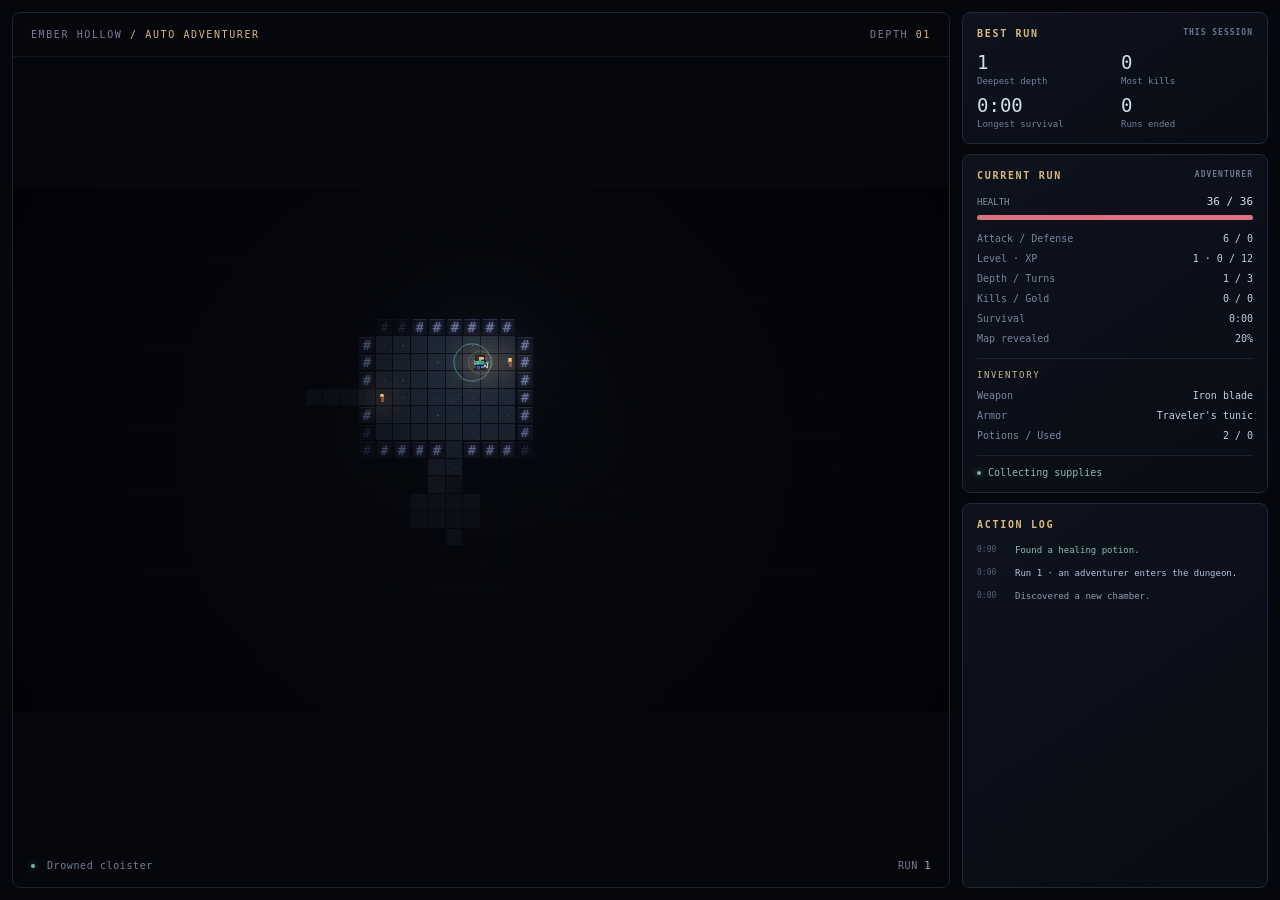
==== standalone.html @ ce11fd26 "Add screensaver entry points and setup guide" ====
<!doctype html>
<html lang="en">
<head>
  <meta charset="utf-8">
  <meta name="viewport" content="width=device-width,initial-scale=1,viewport-fit=cover">
  <meta name="theme-color" content="#080e16">
  <meta name="description" content="An original, autonomous dungeon crawler screensaver.">
  <title>Ember Hollow</title>
  <link rel="icon" href="data:,">
  <style>
:root { color-scheme: dark; background: #05070d; color: #bec8d8; font-family: Menlo, Consolas, monospace; }
* { box-sizing: border-box; }
html, body { width: 100%; height: 100%; margin: 0; overflow: hidden; }
body { position: fixed; inset: 0; cursor: none; user-select: none; }
.layout { display: grid; grid-template-columns: minmax(0, 1fr) 306px; gap: 12px; width: 100%; height: 100%; padding: 12px; }
.stage { position: relative; min-width: 0; min-height: 0; overflow: hidden; border: 1px solid #1c2333; border-radius: 8px; background: #05070d; }
.stage-header, .stage-footer { position: absolute; left: 0; right: 0; display: flex; align-items: center; justify-content: space-between; gap: 12px; padding: 16px 18px; font-size: 10px; letter-spacing: 1.6px; color: #728096; z-index: 1; }
.stage-header { top: 0; border-bottom: 1px solid #101623; }
.stage-header b { color: #d9b77e; font-weight: normal; }
.stage-footer { bottom: 0; justify-content: flex-start; font-size: 10px; letter-spacing: .6px; }
.stage-run { margin-left: auto; }
.stage-run b { font-weight: normal; color: #a6b6c9; }
canvas { display: block; width: 100%; height: 100%; object-fit: contain; image-rendering: pixelated; image-rendering: crisp-edges; }
.report { display: flex; flex-direction: column; gap: 10px; min-width: 0; min-height: 0; }
.panel { background: linear-gradient(145deg, #0d121d, #080c14); border: 1px solid #20283a; border-radius: 8px; padding: 14px; }
h2 { margin: 0 0 12px; color: #d9b77e; font-size: 10px; line-height: 1.4; letter-spacing: 1.7px; font-weight: 600; }
h2 span { float: right; color: #69778e; font-size: 8px; letter-spacing: 1px; }
.record-grid { display: grid; grid-template-columns: 1fr 1fr; gap: 10px 12px; }
.record-grid div { display: flex; flex-direction: column; gap: 4px; }
.record-grid strong { font-size: 19px; line-height: 1; font-weight: 400; color: #d4deeb; }
.record-grid span { font-size: 9px; color: #718098; }
.health-label { display: flex; justify-content: space-between; align-items: center; font-size: 9px; color: #8391a5; }
.health-label strong { font-weight: 400; color: #d9e1eb; font-size: 11px; }
.meter { height: 5px; border-radius: 3px; background: #212434; overflow: hidden; margin: 7px 0 12px; }
.meter i { display: block; width: 100%; height: 100%; background: #dc7182; transition: width .2s linear; }
.stats { margin: 0; font-size: 10px; line-height: 1.4; }
.stats div { display: flex; justify-content: space-between; gap: 8px; margin: 6px 0; }
.stats dt { color: #77869e; }
.stats dd { margin: 0; color: #c3cedf; text-align: right; }
h3 { border-top: 1px solid #1b2231; padding-top: 11px; margin: 12px 0 9px; font-size: 9px; font-weight: 400; letter-spacing: 1.6px; color: #d0b487; }
.goal { display: flex; gap: 7px; align-items: center; border-top: 1px solid #1b2231; padding-top: 11px; margin-top: 12px; font-size: 10px; color: #8fbaa9; }
.live-dot { flex: 0 0 4px; width: 4px; height: 4px; border-radius: 50%; background: #7db49f; box-shadow: 0 0 7px #578773; }
.action-panel { flex: 1; min-height: 0; overflow: hidden; display: flex; flex-direction: column; }
#action-log { margin: 0; padding: 0; list-style: none; overflow: hidden; }
#action-log li { display: grid; grid-template-columns: 31px 1fr; gap: 7px; margin-bottom: 9px; font-size: 9px; line-height: 1.55; color: #8f9cb2; }
#action-log time { font-size: 8px; color: #536178; }
#action-log .combat { color: #be919b; }
#action-log .loot, #action-log .level { color: #d4b77f; }
#action-log .heal { color: #86bfad; }
#action-log .journey { color: #b3c5df; }
body.ambient .layout { display: block; padding: 0; }
body.ambient .stage { width: 100%; height: 100%; border: 0; border-radius: 0; }
body.ambient .report, body.ambient .stage-header, body.ambient .stage-footer { display: none; }
@media (min-width: 1800px) { .layout { grid-template-columns: minmax(0,1fr) 360px; padding: 18px; gap: 18px; } .panel { padding: 19px; } .stats { font-size: 12px; } #action-log li { font-size: 11px; } }
@media (max-width: 760px) { .layout { grid-template-columns: minmax(0,1fr) 250px; gap: 7px; padding: 7px; } .panel { padding: 10px; } .stage-header { font-size: 8px; padding: 12px; letter-spacing: .5px; } .stage-header span:first-child b { display: none; } }
@media (max-height: 620px) { .records { display: none; } .panel { padding: 10px; } .stats div { margin: 3px 0; } h3 { padding-top: 7px; margin-top: 8px; } .goal { margin-top: 8px; padding-top: 7px; } }
@media (max-width: 520px) { .layout { grid-template-columns: 1fr; grid-template-rows: minmax(0,1fr) 245px; } .report { display: grid; grid-template-columns: 1fr 1fr; gap: 7px; } .records { display: none; } .current { overflow: hidden; } .current h3, .inventory, .current .stats div:nth-child(n+5) { display: none; } .stage-footer { padding: 10px; } }
</style>
</head>
<body>
  <main class="layout">
    <section class="stage" aria-label="Dungeon">
      <header class="stage-header"><span>EMBER HOLLOW <b> / AUTO ADVENTURER</b></span><span>DEPTH <b data-field="depthPadded">01</b></span></header>
      <canvas id="dungeon" width="960" height="540" aria-label="An autonomous top-down dungeon crawler exploring rooms, gathering loot and fighting creatures"></canvas>
      <footer class="stage-footer"><span class="live-dot"></span><span data-field="location">Drowned cloister</span><span class="stage-run">RUN <b data-field="run">1</b></span></footer>
    </section>
    <aside class="report" aria-label="Live status report">
      <section class="panel records">
        <h2>BEST RUN <span>THIS SESSION</span></h2>
        <div class="record-grid">
          <div><strong data-field="bestDepth">1</strong><span>Deepest depth</span></div>
          <div><strong data-field="bestKills">0</strong><span>Most kills</span></div>
          <div><strong data-field="bestSurvival">0:00</strong><span>Longest survival</span></div>
          <div><strong data-field="deaths">0</strong><span>Runs ended</span></div>
        </div>
      </section>
      <section class="panel current">
        <h2>CURRENT RUN <span>ADVENTURER</span></h2>
        <div class="health-label"><span>HEALTH</span><strong data-field="hp">36 / 36</strong></div>
        <div class="meter health" role="progressbar" aria-label="Health" aria-valuemin="0" aria-valuemax="36" aria-valuenow="36"><i></i></div>
        <dl class="stats">
          <div><dt>Attack / Defense</dt><dd data-field="combat">6 / 0</dd></div>
          <div><dt>Level · XP</dt><dd data-field="level">1 · 0 / 12</dd></div>
          <div><dt>Depth / Turns</dt><dd data-field="turns">1 / 0</dd></div>
          <div><dt>Kills / Gold</dt><dd data-field="wealth">0 / 0</dd></div>
          <div><dt>Survival</dt><dd data-field="survival">0:00</dd></div>
          <div><dt>Map revealed</dt><dd data-field="revealed">0%</dd></div>
        </dl>
        <h3>INVENTORY</h3>
        <dl class="stats inventory">
          <div><dt>Weapon</dt><dd data-field="weapon">Iron blade</dd></div>
          <div><dt>Armor</dt><dd data-field="armor">Traveler's tunic</dd></div>
          <div><dt>Potions / Used</dt><dd data-field="potions">1 / 0</dd></div>
        </dl>
        <div class="goal"><span class="live-dot"></span><span data-field="intent">Exploring</span></div>
      </section>
      <section class="panel action-panel"><h2>ACTION LOG</h2><ol id="action-log" aria-label="Recent dungeon events"></ol></section>
    </aside>
  </main>
  <script>
/* Original autonomous roguelike simulation; no DOM, input or dependencies. */
(function(root){
  'use strict';
  const WIDTH=960, HEIGHT=540, COLS=48, ROWS=25, TILE=18;
  const DIRS=[[1,0],[0,1],[-1,0],[0,-1]];
  const THEMES=[{wall:'#7b87b5',floor:'#253141',mist:'#475776'}, {wall:'#83a6a0',floor:'#253934',mist:'#42645d'}, {wall:'#a28caa',floor:'#382b3d',mist:'#615069'}];
  const NAMES=['Skeleton','Moss zombie','Cave spider'];
  function report(s,text,type='journey'){s.eventId++;s.events.push({id:s.eventId,time:s.time,text,type});if(s.events.length>64)s.events.shift();}
  function records(s){s.best.depth=Math.max(s.best.depth,s.depth);s.best.kills=Math.max(s.best.kills,s.runStats.kills);s.best.survival=Math.max(s.best.survival,s.runStats.time);}
  function runStats(){return{kills:0,potions:0,turns:0,time:0};}
  function hash(text){let h=2166136261; for(const c of String(text)){h^=c.charCodeAt(0);h=Math.imul(h,16777619);}return h>>>0;}
  function random(seed){let n=seed>>>0;return function(){n=(n+0x6D2B79F5)>>>0;let t=Math.imul(n^(n>>>15),n|1);t^=t+Math.imul(t^(t>>>7),t|61);return ((t^(t>>>14))>>>0)/4294967296;};}
  const key=(x,y)=>y*COLS+x;
  function floor(d,x,y){return x>=0&&x<COLS&&y>=0&&y<ROWS&&d.tiles[key(x,y)]===1;}
  function generate(seed,run,depth){
    const rand=random(hash(seed+':'+run+':'+depth)), tiles=new Uint8Array(COLS*ROWS), rooms=[];
    function carve(x,y){if(x>0&&x<COLS-1&&y>0&&y<ROWS-1)tiles[key(x,y)]=1;}
    for(let attempt=0;attempt<240&&rooms.length<13;attempt++){
      const w=5+Math.floor(rand()*5),h=4+Math.floor(rand()*4),x=2+Math.floor(rand()*(COLS-w-4)),y=2+Math.floor(rand()*(ROWS-h-4));
      if(rooms.some(r=>x<r.x+r.w+2&&x+w+2>r.x&&y<r.y+r.h+2&&y+h+2>r.y))continue;
      rooms.push({x,y,w,h,cx:x+Math.floor(w/2),cy:y+Math.floor(h/2)});
      for(let yy=y;yy<y+h;yy++)for(let xx=x;xx<x+w;xx++)carve(xx,yy);
    }
    // A connected tree with occasional extra passages: every generated room is reachable.
    function join(a,b){let x=a.cx,y=a.cy;const horiz=rand()>.5;
      while(x!==b.cx||y!==b.cy){carve(x,y);if((horiz&&x!==b.cx)||y===b.cy)x+=Math.sign(b.cx-x);else y+=Math.sign(b.cy-y);}carve(x,y);
    }
    for(let i=1;i<rooms.length;i++){
      let closest=rooms[0],best=Infinity;
      for(let j=0;j<i;j++){const d=Math.abs(rooms[i].cx-rooms[j].cx)+Math.abs(rooms[i].cy-rooms[j].cy);if(d<best){best=d;closest=rooms[j];}}
      join(rooms[i],closest);
    }
    for(let i=0;i<2;i++)join(rooms[Math.floor(rand()*rooms.length)],rooms[Math.floor(rand()*rooms.length)]);
    // Begin in a central chamber, keeping the initial scene visible on different displays.
    const start=rooms.reduce((a,b)=>Math.hypot(a.cx-24,a.cy-12)<Math.hypot(b.cx-24,b.cy-12)?a:b);
    const end=rooms.reduce((a,b)=>Math.abs(a.cx-start.cx)+Math.abs(a.cy-start.cy)>Math.abs(b.cx-start.cx)+Math.abs(b.cy-start.cy)?a:b);
    const occupied=new Set([key(start.cx,start.cy),key(end.cx,end.cy)]),enemies=[],items=[],torches=[];
    function place(r){for(let i=0;i<30;i++){const x=r.x+1+Math.floor(rand()*(r.w-2)),y=r.y+1+Math.floor(rand()*(r.h-2)),k=key(x,y);if(!occupied.has(k)){occupied.add(k);return{x,y};}}return null;}
    rooms.forEach((r,i)=>{
      torches.push({x:r.x-.15,y:r.y+r.h*.5,phase:rand()*10});
      torches.push({x:r.x+r.w-.85,y:r.y+1,phase:rand()*10});
      if(r!==start){const p=place(r);if(p)enemies.push({...p,px:p.x,py:p.y,id:i,type:i%3,hp:7+depth*3+(i%3)*2,hit:0,cooldown:0,phase:rand()*6,facing:0});}
      const p=place(r);if(p)items.push({...p,type:r===start?'potion':['gold','potion','relic'][i%3],taken:false});
    });
    return{tiles,rooms,start:{x:start.cx,y:start.cy},exit:{x:end.cx,y:end.cy},enemies,items,torches,seen:new Uint8Array(COLS*ROWS),visible:new Uint8Array(COLS*ROWS),visited:new Uint8Array(COLS*ROWS),floorCount:tiles.reduce((sum,t)=>sum+t,0),theme:THEMES[(depth-1)%3],artSeed:hash(seed+':art:'+run+':'+depth)};
  }
  function sight(d,x0,y0,x1,y1){let dx=Math.abs(x1-x0),dy=Math.abs(y1-y0),sx=x0<x1?1:-1,sy=y0<y1?1:-1,err=dx-dy;
    while(x0!==x1||y0!==y1){if(!floor(d,x0,y0))return false;const e=err*2;if(e>-dy){err-=dy;x0+=sx;}if(e<dx){err+=dx;y0+=sy;}}
    return true;
  }
  function reveal(s){const d=s.dungeon,h=s.hero;d.visible.fill(0);
    for(let y=Math.max(0,h.y-8);y<=Math.min(ROWS-1,h.y+8);y++)for(let x=Math.max(0,h.x-8);x<=Math.min(COLS-1,h.x+8);x++){
      if(Math.hypot(x-h.x,y-h.y)<=8&&sight(d,h.x,h.y,x,y)){d.visible[key(x,y)]=1;d.seen[key(x,y)]=1;}
    }
    const k=key(h.x,h.y);if(!d.visited[k]){d.visited[k]=1;s.explored++;}
    for(const r of d.rooms)if(!r.discovered&&h.x>=r.x&&h.x<r.x+r.w&&h.y>=r.y&&h.y<r.y+r.h){r.discovered=true;report(s,'Discovered a new chamber.','explore');}
  }
  function path(d,start,goal){const previous=new Int16Array(COLS*ROWS).fill(-1),queue=[key(start.x,start.y)],target=key(goal.x,goal.y);previous[queue[0]]=queue[0];
    for(let i=0;i<queue.length;i++){const k=queue[i];if(k===target)break;for(const[dx,dy]of DIRS){const x=k%COLS+dx,y=Math.floor(k/COLS)+dy,n=key(x,y);if(floor(d,x,y)&&previous[n]===-1){previous[n]=k;queue.push(n);}}}
    if(previous[target]===-1)return[];const result=[];let k=target;while(k!==queue[0]){result.push({x:k%COLS,y:Math.floor(k/COLS)});k=previous[k];}return result.reverse();
  }
  function facing(dx,dy){return Math.abs(dx)>Math.abs(dy)?(dx>0?1:3):(dy<0?2:0);}
  function newHero(){return{x:0,y:0,px:0,py:0,rx:0,ry:0,face:1,facing:0,aimX:1,aimY:0,hp:36,maxHp:36,attack:5,defense:0,level:1,xp:0,potions:1,gold:0,hit:0,slash:0,heal:0};}
  function create(seed){const s={seed:String(seed),run:1,depth:1,time:0,turn:0,tick:.22,age:0,hero:newHero(),dungeon:null,explored:0,particles:[],effects:[],transition:null,kills:0,deaths:0,descents:0,loot:0,goal:null,intent:'Exploring',events:[],eventId:0,runStats:runStats(),best:{depth:1,kills:0,survival:0}};load(s);return s;}
  function load(s){s.dungeon=generate(s.seed,s.run,s.depth);const h=s.hero;h.x=h.px=h.rx=s.dungeon.start.x;h.y=h.py=h.ry=s.dungeon.start.y;h.hit=h.slash=h.heal=0;s.explored=0;s.age=0;s.turn=0;s.tick=.3;s.goal=null;s.intent='Exploring';s.particles.length=0;s.effects.length=0;reveal(s);report(s,s.depth===1?'Run '+s.run+' · an adventurer enters the dungeon.':'Descended to depth '+s.depth+'.');records(s);}
  function burst(s,x,y,color,count){const rand=random(hash(s.seed+':'+s.time+':'+x+':'+y));for(let i=0;i<count&&s.particles.length<120;i++)s.particles.push({x,y,vx:(rand()-.5)*3,vy:(rand()-.5)*3,life:.3+rand()*.5,color});}
  function effect(s,x,y,color){if(s.effects.length<12)s.effects.push({x,y,color,life:.7});}
  function attack(s,e){const h=s.hero;s.intent='Fighting · '+NAMES[e.type].toLowerCase();h.face=e.x-h.x||h.face;h.aimX=e.x-h.x;h.aimY=e.y-h.y;h.facing=facing(h.aimX,h.aimY);h.slash=.24;e.hp-=h.attack+h.level;e.hit=.22;burst(s,e.x,e.y,'#e6b97c',6);
    if(e.hp<=0){s.kills++;s.runStats.kills++;h.xp+=4+s.depth;h.gold+=2;report(s,'Defeated '+NAMES[e.type].toLowerCase()+' · +'+(4+s.depth)+' XP.','loot');burst(s,e.x,e.y,'#8cd3bd',12);if(h.xp>=h.level*12){h.xp-=h.level*12;h.level++;h.maxHp+=5;h.hp=Math.min(h.maxHp,h.hp+13);effect(s,h.x,h.y,'#e8ca85');report(s,'Reached level '+h.level+' · health restored.','level');}}
    else report(s,'Struck '+NAMES[e.type].toLowerCase()+' for '+(h.attack+h.level)+'.','combat');
  }
  function takeItems(s){const h=s.hero;for(const item of s.dungeon.items){if(!item.taken&&item.x===h.x&&item.y===h.y){item.taken=true;s.loot++;if(item.type==='potion'){h.potions++;report(s,'Found a healing potion.','heal');}else if(item.type==='gold'){h.gold+=8;report(s,'Collected 8 gold.','loot');}else{h.attack+=1;h.defense=Math.min(3,h.defense+.25);report(s,'Ancient relic strengthened blade and armor.','loot');}effect(s,h.x,h.y,item.type==='potion'?'#69c7ba':'#e8c784');}}}
  function target(s){const d=s.dungeon,h=s.hero;
    // Threats first; loot next; then the nearest unvisited revealed floor.
    let route=[],best=Infinity;
    for(const e of d.enemies){if(e.hp<=0||!d.visible[key(e.x,e.y)]||Math.abs(e.x-h.x)+Math.abs(e.y-h.y)>6)continue;const p=path(d,h,e);if(p.length<best){best=p.length;route=p;}}
    if(route.length){s.intent='Approaching a creature';return route;}
    if(s.explored/d.floorCount>.76||s.age>105){s.intent='Finding the stairs';return path(d,h,d.exit);}
    for(const item of d.items){if(!item.taken&&d.seen[key(item.x,item.y)]){const p=path(d,h,item);if(p.length&&p.length<best){best=p.length;route=p;}}}
    if(route.length){s.intent='Collecting supplies';return route;}
    // A BFS frontier avoids picking inaccessible corners or getting stuck in corridors.
    const q=[{x:h.x,y:h.y}],seen=new Uint8Array(COLS*ROWS);seen[key(h.x,h.y)]=1;
    for(let i=0;i<q.length;i++){const p=q[i];if(d.seen[key(p.x,p.y)]&&!d.visited[key(p.x,p.y)]){s.intent='Exploring';return path(d,h,p);}
      for(const[dx,dy]of DIRS){const x=p.x+dx,y=p.y+dy,k=key(x,y);if(floor(d,x,y)&&!seen[k]){seen[k]=1;q.push({x,y});}}
    }
    s.intent='Finding the stairs';return path(d,h,d.exit);
  }
  function turn(s){const h=s.hero,d=s.dungeon;s.turn++;s.runStats.turns++;
    if(h.hp<h.maxHp*.48&&h.potions>0){const healed=Math.min(20,h.maxHp-h.hp);h.potions--;s.runStats.potions++;h.hp=Math.min(h.maxHp,h.hp+20);h.heal=.8;effect(s,h.x,h.y,'#7fd4c3');report(s,'Used a potion · restored '+healed+' health.','heal');}
    const adjacent=d.enemies.find(e=>e.hp>0&&Math.abs(e.x-h.x)+Math.abs(e.y-h.y)<=1);
    if(adjacent)attack(s,adjacent);
    else{
      const route=target(s),next=route[0];s.goal=route[route.length-1]||null;
      if(next){const blocker=d.enemies.find(e=>e.hp>0&&e.x===next.x&&e.y===next.y);if(blocker)attack(s,blocker);else{h.px=h.x;h.py=h.y;h.face=next.x-h.x||h.face;h.facing=facing(next.x-h.x,next.y-h.y);h.x=next.x;h.y=next.y;reveal(s);takeItems(s);}}
    }
    for(const e of d.enemies){if(e.hp<=0)continue;const dist=Math.abs(e.x-h.x)+Math.abs(e.y-h.y);
      if(dist<=1&&e.cooldown<=0){const damage=Math.max(1,2+s.depth+e.type-h.defense);h.hp-=damage;h.hit=.2;e.cooldown=.95;burst(s,h.x,h.y,'#d77581',5);report(s,NAMES[e.type]+' dealt '+damage+' damage.','combat');}
      else if(dist>1&&dist<7&&d.visible[key(e.x,e.y)]&&s.turn%3===e.id%3){const p=path(d,e,h)[0];if(p&&!(p.x===h.x&&p.y===h.y)&&!d.enemies.some(other=>other!==e&&other.hp>0&&other.x===p.x&&other.y===p.y)){e.facing=facing(p.x-e.x,p.y-e.y);e.px=e.x;e.py=e.y;e.x=p.x;e.y=p.y;}}
    }
    if(h.hp<=0){s.deaths++;s.intent='Fallen · a new run begins';report(s,'Run '+s.run+' ended at depth '+s.depth+' · '+s.runStats.kills+' kills.','combat');s.transition={elapsed:0,kind:'death',swapped:false};burst(s,h.x,h.y,'#e9be8b',24);}
    else if(h.x===d.exit.x&&h.y===d.exit.y&&(s.explored/d.floorCount>.76||s.age>105)){s.intent='Descending';s.transition={elapsed:0,kind:'descend',swapped:false};}
    records(s);
  }
  function update(s,dt){if(!Number.isFinite(dt)||dt<=0)return;dt=Math.min(dt,.1);s.time+=dt;s.age+=dt;const h=s.hero;
    if(!s.transition&&h.hp>0)s.runStats.time+=dt;
    records(s);
    h.hit=Math.max(0,h.hit-dt);h.slash=Math.max(0,h.slash-dt);h.heal=Math.max(0,h.heal-dt);
    const blend=1-Math.exp(-dt*19);h.rx+=(h.x-h.rx)*blend;h.ry+=(h.y-h.ry)*blend;
    for(const e of s.dungeon.enemies){e.hit=Math.max(0,e.hit-dt);e.cooldown=Math.max(0,e.cooldown-dt);e.px+=(e.x-e.px)*blend;e.py+=(e.y-e.py)*blend;}
    for(let i=s.particles.length-1;i>=0;i--){const p=s.particles[i];p.life-=dt;p.x+=p.vx*dt;p.y+=p.vy*dt;if(p.life<=0)s.particles.splice(i,1);}
    for(let i=s.effects.length-1;i>=0;i--){s.effects[i].life-=dt;if(s.effects[i].life<=0)s.effects.splice(i,1);}
    if(s.transition){s.transition.elapsed+=dt;if(!s.transition.swapped&&s.transition.elapsed>=1.6){if(s.transition.kind==='death'){s.run++;s.depth=1;s.hero=newHero();s.runStats=runStats();}else{s.depth++;s.descents++;h.hp=Math.min(h.maxHp,h.hp+6);}load(s);s.transition.swapped=true;}if(s.transition.elapsed>=2.8)s.transition=null;return;}
    s.tick-=dt;if(s.tick<=0){s.tick+=.26;turn(s);}
  }
  const api={WIDTH,HEIGHT,COLS,ROWS,TILE,DIRS,THEMES,hash,random,key,floor,generate,path,reveal,create,update};root.DungeonCore=api;if(typeof module!=='undefined'&&module.exports)module.exports=api;
})(typeof globalThis!=='undefined'?globalThis:window);
</script>
  <script>
/* Original, hand-drawn blocky sprites. Each character fits inside an 18px tile. */
(function(root){
  'use strict';
  const palettes={
    hero:{outline:'#182330',hair:'#493021',hairLight:'#70503b',skin:'#bb875f',skinLight:'#e0ad7c',eye:'#d8e8e9',pupil:'#415d78',shirt:'#36a6a4',shirtLight:'#62c7bb',shirtDark:'#227478',pants:'#445b9b',pantsLight:'#647abe',boots:'#263648'},
    zombie:{outline:'#162822',hair:'#284635',hairLight:'#426043',skin:'#668e51',skinLight:'#96b769',eye:'#cee295',pupil:'#293b30',shirt:'#447f79',shirtLight:'#69998c',shirtDark:'#315d5c',pants:'#4d4d73',pantsLight:'#696489',boots:'#263b35'}
  };
  function block(c,color,x,y,w,h){c.fillStyle=color;c.fillRect(x,y,w,h);}
  function shadow(c){c.save();c.globalAlpha*=.45;block(c,'#03060b',-6,6,12,2);c.restore();}
  function humanoid(c,p,facing,frame,moving){
    const side=facing===1||facing===3,back=facing===2,step=moving?(frame?1:-1):0;
    shadow(c);
    // Legs alternate by one pixel; the head stays still while arms counter-swing.
    block(c,p.outline,-4,3,8,5);
    block(c,p.pants,-3,3,3,3+Math.max(0,step));block(c,p.pantsLight,1,3,3,3+Math.max(0,-step));
    block(c,p.boots,-3,6+Math.max(0,step),3,1);block(c,p.boots,1,6+Math.max(0,-step),3,1);
    block(c,p.outline,-6,-2,12,6);
    block(c,p.shirt,-4,-2,8,5);block(c,p.shirtDark,-4,2,8,1);block(c,p.shirtLight,-3,-1,2,3);
    block(c,p.shirt,-6,-1-step,2,3);block(c,p.shirtDark,4,-1+step,2,3);
    block(c,p.skin,-6,2-step,2,2);block(c,p.skinLight,4,2+step,2,2);
    block(c,p.outline,-5,-8,10,7);
    block(c,p.skin,-4,-7,8,6);block(c,p.skinLight,-3,-6,6,4);
    block(c,p.hair,-4,-7,8,2);block(c,p.hairLight,-3,-7,3,1);
    if(back){block(c,p.hair,-4,-6,8,5);block(c,p.hairLight,-3,-5,2,2);block(c,p.shirtDark,-1,-1,2,3);}
    else if(side){const edge=facing===1?3:-4;block(c,p.hair,facing===1?-4:1,-6,3,5);block(c,p.eye,edge,-4,1,1);block(c,p.pupil,edge,-3,1,1);block(c,p.hair,facing===1?1:-3,-2,3,1);}
    else{block(c,p.hair,-4,-5,1,3);block(c,p.hair,3,-5,1,3);block(c,p.eye,-3,-4,2,1);block(c,p.eye,1,-4,2,1);block(c,p.pupil,-2,-4,1,1);block(c,p.pupil,1,-4,1,1);block(c,p.hair,-2,-2,4,1);}
  }
  function skeleton(c,facing,frame,moving){
    const bone='#c0c4b0',light='#e1dfc5',shade='#7d928e',dark='#202c33',step=moving?(frame?1:-1):0;
    shadow(c);block(c,dark,-4,-8,9,8);block(c,bone,-3,-7,7,6);block(c,light,-2,-7,5,2);
    if(facing!==2){block(c,dark,facing===1?2:-2,-4,facing===0?2:1,2);if(facing===0)block(c,dark,1,-4,2,2);block(c,shade,-1,-2,3,1);}
    else block(c,shade,-2,-3,5,1);
    block(c,shade,0,-1,1,6);for(let y=0;y<4;y+=2){block(c,bone,-3,y,7,1);block(c,light,-2,y,2,1);}
    block(c,bone,-5,-1-step,1,5);block(c,shade,5,-1+step,1,5);
    block(c,bone,-2,4,1,3+Math.max(0,step));block(c,light,2,4,1,3+Math.max(0,-step));
    block(c,shade,-3,7,2,1);block(c,shade,2,7,2,1);
    // A splintered bow makes the silhouette different from the humanoids.
    block(c,'#796947',7,-4,1,9);block(c,'#aa9461',6,-5,1,2);block(c,'#aa9461',6,4,1,2);
  }
  function spider(c,frame,moving,time,phase){
    const step=moving?(frame?1:-1):0;shadow(c);
    for(const sign of [-1,1])for(let i=0;i<3;i++){
      const y=-4+i*4;block(c,'#51465f',sign<0?-7:4,y+step*(i%2?1:-1),3,1);block(c,'#7b647d',sign<0?-8:7,y-1,1,3);
    }
    block(c,'#201e2e',-5,-5,10,10);block(c,'#554657',-4,-5,8,7);block(c,'#796279',-3,-4,5,2);block(c,'#382e43',-4,1,8,4);
    block(c,'#968296',-2,-3,2,1);block(c,'#d77b79',-3,2,2,1);block(c,'#d77b79',1,2,2,1);block(c,'#e7c1a0',-2,4,1,1);block(c,'#e7c1a0',2,4,1,1);
  }
  function draw(c,kind,x,y,facing,frame,moving,hit,time,phase,dead){
    c.save();c.translate(Math.round(x),Math.round(y));
    if(dead)c.rotate(Math.PI/2);
    if(hit)c.globalAlpha*=.55+.4*(Math.sin(time*75)>0?1:0);
    if(kind==='hero'||kind==='zombie')humanoid(c,palettes[kind],facing,frame,moving);
    else if(kind==='skeleton')skeleton(c,facing,frame,moving);
    else spider(c,frame,moving,time,phase);
    if(kind==='hero'){
      // Small pale blade hangs at the right hip until the combat arc takes over.
      block(c,'#bfd4ca',7,1,1,5);block(c,'#7f9c97',6,4,1,2);block(c,'#c5a474',6,0,3,1);
    }
    c.restore();
  }
  root.DungeonSprites={draw};
})(typeof globalThis!=='undefined'?globalThis:window);
</script>
  <script>
/* Original luminous dungeon artwork and blocky pixel characters. */
(function(root){
  'use strict';
  const C=root.DungeonCore,W=C.WIDTH,H=C.HEIGHT,T=C.TILE,OX=(W-C.COLS*T)/2,OY=(H-C.ROWS*T)/2;
  const sx=x=>OX+(x+.5)*T,sy=y=>OY+(y+.5)*T;
  function rect(c,color,x,y,w,h){c.fillStyle=color;c.fillRect(Math.round(x),Math.round(y),w,h);}
  function glow(c,x,y,r,color,alpha){c.save();c.globalAlpha*=alpha;c.globalCompositeOperation='screen';const g=c.createRadialGradient(x,y,0,x,y,r);g.addColorStop(0,color);g.addColorStop(1,'rgba(0,0,0,0)');c.fillStyle=g;c.fillRect(x-r,y-r,r*2,r*2);c.restore();}
  function glyph(c,text,x,y,color,size,shine){c.font=size+'px Menlo, Consolas, monospace';c.textAlign='center';c.textBaseline='middle';c.fillStyle=color;c.shadowColor=color;c.shadowBlur=shine;c.fillText(text,Math.round(x),Math.round(y)+1);c.shadowBlur=0;}
  function createRenderer(canvas){
    const c=canvas.getContext('2d',{alpha:false});c.imageSmoothingEnabled=false;
    let artSeed=-1,noise=[],ornaments=[];
    const dust=Array.from({length:60},(_,i)=>{const r=C.random(i+247);return{x:r()*W,y:r()*H,v:r()*2+.6,phase:r()*6};});
    const vignette=c.createRadialGradient(W/2,H/2,100,W/2,H/2,550);vignette.addColorStop(0,'rgba(0,0,0,0)');vignette.addColorStop(1,'rgba(0,0,0,.6)');
    function draw(s){
      const d=s.dungeon,h=s.hero,time=s.time;
      if(artSeed!==d.artSeed){artSeed=d.artSeed;const rand=C.random(artSeed);noise=Array.from({length:C.COLS*C.ROWS},()=>rand());ornaments=d.rooms.map(r=>({...r,style:Math.floor(rand()*3)}));}
      c.globalAlpha=1;c.globalCompositeOperation='source-over';rect(c,'#05070d',0,0,W,H);
      // Nearly invisible architecture beyond the explored area adds depth to the darkness.
      for(const r of ornaments){c.globalAlpha=.025;c.strokeStyle=d.theme.wall;c.lineWidth=1;c.strokeRect(OX+r.x*T-5,OY+r.y*T-5,r.w*T+10,r.h*T+10);}
      c.globalAlpha=1;
      glow(c,sx(h.rx),sy(h.ry),185,'#293046',.17);
      for(let y=1;y<C.ROWS-1;y++)for(let x=1;x<C.COLS-1;x++){
        const k=C.key(x,y),seen=d.seen[k],visible=d.visible[k],isFloor=d.tiles[k]===1;
        if(!seen)continue;
        if(!isFloor&&!C.DIRS.some(([dx,dy])=>C.floor(d,x+dx,y+dy)))continue;
        const distance=Math.hypot(x-h.rx,y-h.ry),light=visible?Math.max(.32,1-distance/11):.22;
        c.globalAlpha=light;
        if(isFloor){
          rect(c,d.theme.floor,OX+x*T,OY+y*T,T-1,T-1);
          c.globalAlpha=light*.85;
          rect(c,noise[k]>.7?'#647080':'#495568',sx(x),sy(y),noise[k]>.85?2:1,1);
          if(d.visited[k]){c.globalAlpha=visible?.22:.08;rect(c,'#d3b97e',sx(x)-3,sy(y)+4,1,1);rect(c,'#d3b97e',sx(x)+2,sy(y)+2,1,1);}
        }else{
          rect(c,'#151a29',OX+x*T+1,OY+y*T+1,T-2,T-2);
          glyph(c,'#',sx(x),sy(y),d.theme.wall,14,visible?3:0);
          c.globalAlpha=light*.3;rect(c,d.theme.wall,OX+x*T+2,OY+y*T+1,T-4,1);
        }
      }
      c.globalAlpha=1;
      // Torches attach to the inside edge of room walls.
      for(const t of d.torches){const x=Math.round(t.x),y=Math.round(t.y),k=C.key(x,y);if(!d.seen[k])continue;
        c.globalAlpha=d.visible[k]?1:.18;const flicker=.8+Math.sin(time*9+t.phase)*.1+Math.sin(time*17+t.phase)*.06;
        glow(c,sx(t.x),sy(t.y),40,'#ae6535',flicker*.17);
        rect(c,'#8e573a',sx(t.x)-1,sy(t.y),3,5);rect(c,'#d78e43',sx(t.x)-2,sy(t.y)-4,4,4);rect(c,'#f8ce82',sx(t.x)-1,sy(t.y)-3-flicker,2,3);
      }
      c.globalAlpha=1;
      if(d.seen[C.key(d.exit.x,d.exit.y)]){c.globalAlpha=d.visible[C.key(d.exit.x,d.exit.y)]?.75:.2;glyph(c,'>',sx(d.exit.x),sy(d.exit.y),'#a4bed1',17,4);}
      for(const item of d.items){const k=C.key(item.x,item.y);if(item.taken||!d.seen[k])continue;c.globalAlpha=d.visible[k]?(.75+Math.sin(time*2+item.x)*.15):.23;
        const x=sx(item.x),y=sy(item.y),color=item.type==='potion'?'#7dc5bb':'#cbae6d';
        if(d.visible[k])glow(c,x,y,18,color,.1);
        if(item.type==='gold')glyph(c,'$',x,y,color,13,3);
        else if(item.type==='relic')glyph(c,'+',x,y,color,15,4);
        else{rect(c,'#b9d4ce',x-1,y-5,3,2);rect(c,'#507e82',x-3,y-3,7,7);rect(c,'#90d3c1',x-2,y,5,3);rect(c,'#d2ebe0',x-2,y-2,1,2);}
      }
      c.globalAlpha=1;
      for(const e of d.enemies){const k=C.key(e.x,e.y);if(e.hp<=0){if(d.seen[k]){c.globalAlpha=.13;glyph(c,'×',sx(e.x),sy(e.y),'#9998a6',11,0);}continue;}if(!d.visible[k])continue;
        c.globalAlpha=.9;const x=sx(e.px),y=sy(e.py),color=e.hit>0?'#fff1c9':['#ba8b9d','#7bbfb2','#aaa5d3'][e.type];
        glow(c,x,y,22,color,.11);const moving=Math.hypot(e.x-e.px,e.y-e.py)>.03;DungeonSprites.draw(c,['skeleton','zombie','spider'][e.type],x,y,e.facing||0,Math.floor(time*9+e.phase)%2,moving,e.hit>0,time,e.phase,false);
      }
      c.globalAlpha=1;
      // A softly lit pixel adventurer anchors the map.
      const hx=sx(h.rx),hy=sy(h.ry),alive=h.hp>0;
      if(alive){
        glow(c,hx,hy,46,h.heal>0?'#72d5c4':'#f0b65e',.23);
        glow(c,hx,hy,15,'#f5ce87',.18);
        c.strokeStyle='rgba(227,190,121,'+(.18+Math.sin(time*2)*.04)+')';c.lineWidth=1;c.beginPath();c.arc(hx,hy,12,0,Math.PI*2);c.stroke();
        DungeonSprites.draw(c,'hero',hx,hy,h.facing||0,Math.floor(time*10)%2,Math.hypot(h.x-h.rx,h.y-h.ry)>.03,h.hit>0,time,0,false);
        if(h.slash>0){const a=1-h.slash/.24,angle=Math.atan2(h.aimY,h.aimX);c.globalAlpha=h.slash/.24;c.strokeStyle='#e8d3a5';c.lineWidth=2;c.beginPath();c.arc(hx,hy,19,angle-1.1,angle-1.1+a*2.2);c.stroke();c.globalAlpha=1;}
      }else{c.globalAlpha=Math.max(0,1-s.transition.elapsed);DungeonSprites.draw(c,'hero',hx,hy,h.facing||0,0,false,false,time,0,true);c.globalAlpha=1;}
      for(const e of s.effects){c.globalAlpha=e.life/.7;c.strokeStyle=e.color;c.lineWidth=1;c.beginPath();c.arc(sx(e.x),sy(e.y),8+(1-e.life/.7)*26,0,Math.PI*2);c.stroke();}
      for(const p of s.particles){c.globalAlpha=Math.min(1,p.life*2);rect(c,p.color,sx(p.x),sy(p.y),2,2);}
      c.globalAlpha=1;
      // Sparse dust and subtle scanlines give a quiet CRT-like texture.
      for(const p of dust){c.globalAlpha=.05+Math.max(0,Math.sin(time*.7+p.phase))*.08;rect(c,'#a8b2c4',(p.x+time*p.v)%W,p.y+Math.sin(time*.2+p.phase)*5,1,1);}
      c.globalAlpha=.07;for(let y=0;y<H;y+=3)rect(c,'#000000',0,y,W,1);c.globalAlpha=1;c.fillStyle=vignette;c.fillRect(0,0,W,H);
      if(s.transition){const t=s.transition.elapsed,alpha=s.transition.kind==='death'?Math.max(0,(t-.5)/.9):t/1.3;c.globalAlpha=s.transition.swapped?Math.max(0,(2.8-t)/.9):Math.min(1,alpha);rect(c,'#05070d',0,0,W,H);c.globalAlpha=1;}
    }
    return{draw};
  }
  root.DungeonRender={createRenderer};
})(typeof globalThis!=='undefined'?globalThis:window);
</script>
  <script>
/* Read-only presentation of real simulation data, refreshed four times a second. */
(function(root){
  'use strict';
  function clock(seconds){const total=Math.floor(seconds);return Math.floor(total/60)+':'+String(total%60).padStart(2,'0');}
  function create(){
    const fields=new Map(Array.from(document.querySelectorAll('[data-field]'),el=>[el.dataset.field,el]));
    const bar=document.querySelector('.health'),fill=bar.querySelector('i'),log=document.getElementById('action-log');
    let logId=-1;
    function update(s){const h=s.hero,r=s.runStats,b=s.best;
      let revealed=0;for(let i=0;i<s.dungeon.tiles.length;i++)if(s.dungeon.tiles[i]&&s.dungeon.seen[i])revealed++;
      const values={depthPadded:String(s.depth).padStart(2,'0'),run:s.run,location:['Drowned cloister','Verdant crypt','Ash cathedral'][(s.depth-1)%3],bestDepth:b.depth,bestKills:b.kills,bestSurvival:clock(b.survival),deaths:s.deaths,hp:Math.max(0,h.hp)+' / '+h.maxHp,combat:(h.attack+h.level)+' / '+h.defense,level:h.level+' · '+h.xp+' / '+(h.level*12),turns:s.depth+' / '+r.turns,wealth:r.kills+' / '+h.gold,survival:clock(r.time),revealed:Math.round(revealed/s.dungeon.floorCount*100)+'%',weapon:'Iron blade'+(h.attack>5?' +'+(h.attack-5):''),armor:h.defense>0?'Tunic · guard '+h.defense:"Traveler's tunic",potions:h.potions+' / '+r.potions,intent:s.intent};
      for(const[name,value]of Object.entries(values)){const text=String(value),el=fields.get(name);if(el&&el.textContent!==text)el.textContent=text;}
      fill.style.width=Math.max(0,Math.min(100,h.hp/h.maxHp*100))+'%';
      bar.setAttribute('aria-valuenow',Math.max(0,h.hp));bar.setAttribute('aria-valuemax',h.maxHp);
      const id=s.events.length?s.events[s.events.length-1].id:0;
      if(id!==logId){logId=id;const entries=s.events.slice(-18).reverse().map(event=>{const li=document.createElement('li'),stamp=document.createElement('time'),text=document.createElement('span');li.className=event.type;stamp.textContent=clock(event.time);text.textContent=event.text;li.append(stamp,text);return li;});log.replaceChildren(...entries);}
    }
    return{update};
  }
  root.DungeonStatus={create};
})(typeof globalThis!=='undefined'?globalThis:window);
</script>
  <script>
(function () {
  'use strict';
  const query = new URLSearchParams(location.search);
  const seed = query.get('seed') || String(Date.now());
  if (query.get('hud') === '0') document.body.classList.add('ambient');
  const status = DungeonStatus.create();
  const fps = query.get('fps') === '60' ? 60 : 30;
  const step = 1/30, interval = 1000/fps;
  const state = DungeonCore.create(seed);
  const renderer = DungeonRender.createRenderer(document.getElementById('dungeon'));
  let previous = null, lastDraw = -Infinity, lastReport = -Infinity, accumulator = 0;
  renderer.draw(state);
  status.update(state);
  function frame(now) {
    requestAnimationFrame(frame);
    if (document.hidden) { previous=null; accumulator=0; return; }
    if (previous === null) previous=now;
    accumulator += Math.min((now-previous)/1000,.1);
    previous=now;
    while (accumulator >= step) { DungeonCore.update(state,step); accumulator-=step; }
    if (now-lastReport >= 250) { status.update(state); lastReport=now; }
    if (now-lastDraw >= interval-1) { renderer.draw(state); lastDraw=now; }
  }
  document.addEventListener('visibilitychange',function () { previous=null; accumulator=0; });
  requestAnimationFrame(frame);
})();
</script>
</body>
</html>
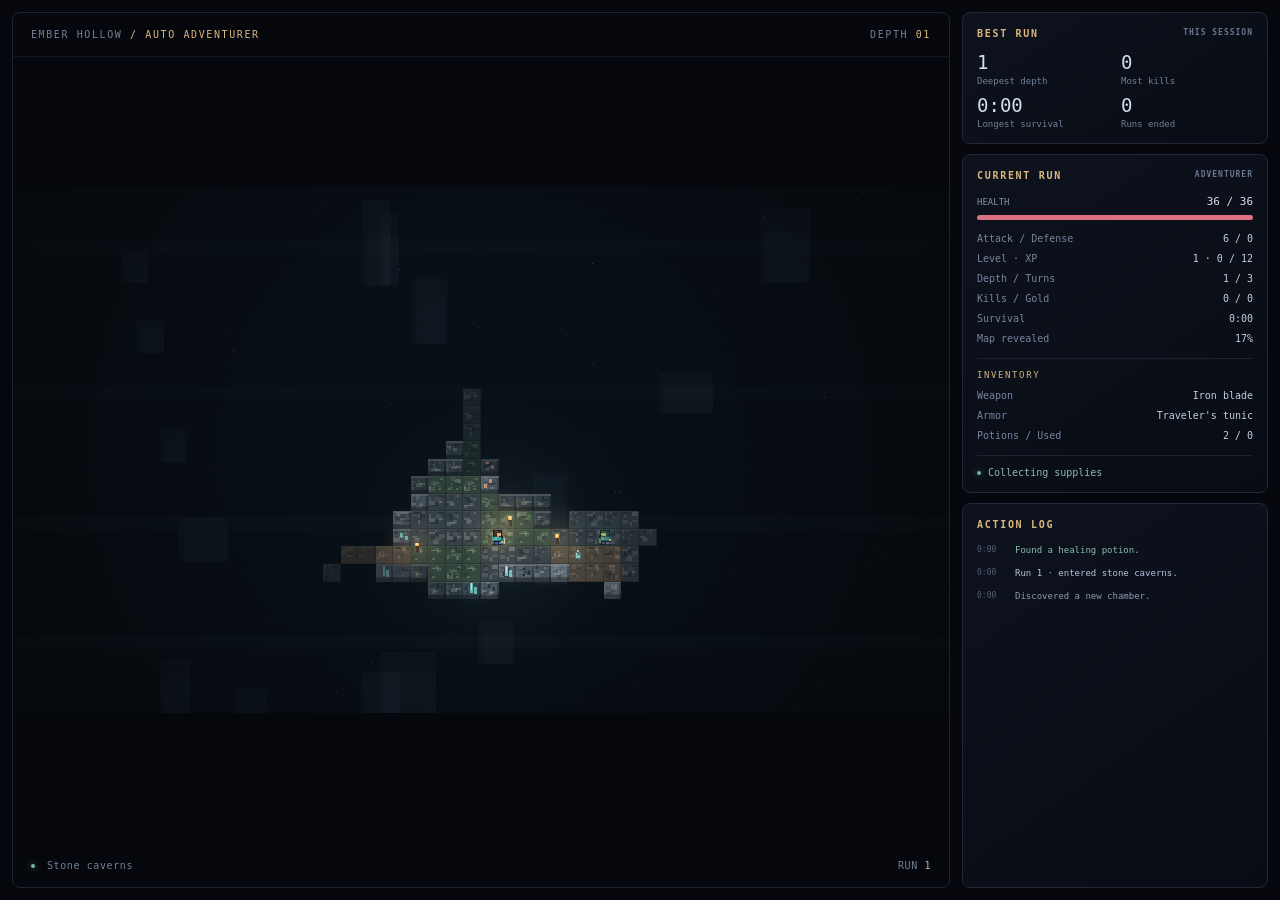
==== commit 2ae17068: "Add original block cave biomes with water, lava and void terrain" ====
--- a/standalone.html
+++ b/standalone.html
@@ -103,7 +103,12 @@
   'use strict';
   const WIDTH=960, HEIGHT=540, COLS=48, ROWS=25, TILE=18;
   const DIRS=[[1,0],[0,1],[-1,0],[0,-1]];
-  const THEMES=[{wall:'#7b87b5',floor:'#253141',mist:'#475776'}, {wall:'#83a6a0',floor:'#253934',mist:'#42645d'}, {wall:'#a28caa',floor:'#382b3d',mist:'#615069'}];
+  // Original block palettes: familiar cave moods, without external game textures.
+  const THEMES=[
+    {id:'stone',name:'Stone caverns',wall:'#697b87',floor:'#3a454d',mist:'#699da0',back:'#080f16',rock:['#53606b','#34434b','#778691'],ground:['#3b474e','#394d43','#625748'],accent:'#71d5ce',ore:['#202a33','#d89765','#62d0c0'],pool:2,torch:'#efaf56',particle:'#b2d3d0'},
+    {id:'ember',name:'Ember depths',wall:'#ad5944',floor:'#63342f',mist:'#ae3d27',back:'#160b0e',rock:['#873e35','#442f38','#b66a4c'],ground:['#63322e','#392c39','#89492f'],accent:'#ffb751',ore:['#edaa55','#e25439','#b580be'],pool:3,torch:'#ffae41',particle:'#ffb064'},
+    {id:'void',name:'Void reach',wall:'#afa88b',floor:'#686752',mist:'#8265bf',back:'#0c0918',rock:['#aaa78a','#353046','#ccc3a3'],ground:['#77735a','#393145','#92866b'],accent:'#c89aff',ore:['#c492eb','#585367','#e0cf8c'],pool:4,torch:'#bf8cef',particle:'#c1a0e8'}
+  ];
   const NAMES=['Skeleton','Moss zombie','Cave spider'];
   function report(s,text,type='journey'){s.eventId++;s.events.push({id:s.eventId,time:s.time,text,type});if(s.events.length>64)s.events.shift();}
   function records(s){s.best.depth=Math.max(s.best.depth,s.depth);s.best.kills=Math.max(s.best.kills,s.runStats.kills);s.best.survival=Math.max(s.best.survival,s.runStats.time);}
@@ -112,14 +117,17 @@
   function random(seed){let n=seed>>>0;return function(){n=(n+0x6D2B79F5)>>>0;let t=Math.imul(n^(n>>>15),n|1);t^=t+Math.imul(t^(t>>>7),t|61);return ((t^(t>>>14))>>>0)/4294967296;};}
   const key=(x,y)=>y*COLS+x;
   function floor(d,x,y){return x>=0&&x<COLS&&y>=0&&y<ROWS&&d.tiles[key(x,y)]===1;}
-  function generate(seed,run,depth){
+  function generate(seed,run,depth,biome){
     const rand=random(hash(seed+':'+run+':'+depth)), tiles=new Uint8Array(COLS*ROWS), rooms=[];
     function carve(x,y){if(x>0&&x<COLS-1&&y>0&&y<ROWS-1)tiles[key(x,y)]=1;}
     for(let attempt=0;attempt<240&&rooms.length<13;attempt++){
       const w=5+Math.floor(rand()*5),h=4+Math.floor(rand()*4),x=2+Math.floor(rand()*(COLS-w-4)),y=2+Math.floor(rand()*(ROWS-h-4));
       if(rooms.some(r=>x<r.x+r.w+2&&x+w+2>r.x&&y<r.y+r.h+2&&y+h+2>r.y))continue;
       rooms.push({x,y,w,h,cx:x+Math.floor(w/2),cy:y+Math.floor(h/2)});
-      for(let yy=y;yy<y+h;yy++)for(let xx=x;xx<x+w;xx++)carve(xx,yy);
+      for(let yy=y;yy<y+h;yy++)for(let xx=x;xx<x+w;xx++){
+        if((xx===x||xx===x+w-1)&&(yy===y||yy===y+h-1))continue;
+        carve(xx,yy);
+      }
     }
     // A connected tree with occasional extra passages: every generated room is reachable.
     function join(a,b){let x=a.cx,y=a.cy;const horiz=rand()>.5;
@@ -134,18 +142,46 @@
     // Begin in a central chamber, keeping the initial scene visible on different displays.
     const start=rooms.reduce((a,b)=>Math.hypot(a.cx-24,a.cy-12)<Math.hypot(b.cx-24,b.cy-12)?a:b);
     const end=rooms.reduce((a,b)=>Math.abs(a.cx-start.cx)+Math.abs(a.cy-start.cy)>Math.abs(b.cx-start.cx)+Math.abs(b.cy-start.cy)?a:b);
+    const theme=THEMES.find(t=>t.id===biome)||THEMES[(depth-1)%THEMES.length];
+    const artSeed=hash(seed+':art:'+run+':'+depth),terrainRand=random(artSeed);
+    // Jagged outcrops grow from existing room edges, keeping every added tile connected.
+    for(const r of rooms)for(let i=0;i<4;i++){
+      const x=r.x+1+Math.floor(terrainRand()*(r.w-2)),y=r.y+1+Math.floor(terrainRand()*(r.h-2));
+      if(i%2===0){carve(x,r.y-1);carve(x,r.y);if(terrainRand()>.5)carve(x+1,r.y-1);}
+      else{carve(r.x+r.w,y);carve(r.x+r.w-1,y);if(terrainRand()>.5)carve(r.x+r.w,y+1);}
+    }
+    const materials=new Uint8Array(COLS*ROWS),ores=new Uint8Array(COLS*ROWS);
+    for(let y=0;y<ROWS;y++)for(let x=0;x<COLS;x++){
+      // Coarse regions produce actual veins and block patches rather than random confetti.
+      const patch=random(hash(artSeed+':patch:'+Math.floor(x/4)+':'+Math.floor(y/3)))();
+      materials[key(x,y)]=patch<.24?1:patch>.84?2:0;
+      const vein=random(hash(artSeed+':ore:'+Math.floor(x/3)+':'+Math.floor(y/3)))();
+      if(!tiles[key(x,y)]&&vein>.64&&terrainRand()>.36)ores[key(x,y)]=1+Math.floor(vein*9)%3;
+    }
+    function connected(){
+      const seen=new Uint8Array(COLS*ROWS),q=[key(start.cx,start.cy)];seen[q[0]]=1;
+      for(let i=0;i<q.length;i++)for(const[dx,dy]of DIRS){const x=q[i]%COLS+dx,y=Math.floor(q[i]/COLS)+dy,k=key(x,y);if(x>=0&&x<COLS&&y>=0&&y<ROWS&&tiles[k]===1&&!seen[k]){seen[k]=1;q.push(k);}}
+      return q.length===tiles.reduce((sum,t)=>sum+(t===1),0);
+    }
+    // Pools are impassable scenery. Roll back any pool that would sever a route.
+    for(const r of rooms){
+      if(r===start||r===end||terrainRand()<.3)continue;
+      const x=r.x+1+Math.floor(terrainRand()*(r.w-3)),y=r.y+1+Math.floor(terrainRand()*(r.h-3)),changed=[];
+      for(let yy=y;yy<y+2;yy++)for(let xx=x;xx<x+2;xx++)if(tiles[key(xx,yy)]===1){changed.push(key(xx,yy));tiles[key(xx,yy)]=theme.pool;}
+      if(!connected())for(const k of changed)tiles[k]=1;
+    }
     const occupied=new Set([key(start.cx,start.cy),key(end.cx,end.cy)]),enemies=[],items=[],torches=[];
-    function place(r){for(let i=0;i<30;i++){const x=r.x+1+Math.floor(rand()*(r.w-2)),y=r.y+1+Math.floor(rand()*(r.h-2)),k=key(x,y);if(!occupied.has(k)){occupied.add(k);return{x,y};}}return null;}
+    function place(r){for(let i=0;i<30;i++){const x=r.x+1+Math.floor(rand()*(r.w-2)),y=r.y+1+Math.floor(rand()*(r.h-2)),k=key(x,y);if(tiles[k]===1&&!occupied.has(k)){occupied.add(k);return{x,y};}}return null;}
     rooms.forEach((r,i)=>{
       torches.push({x:r.x-.15,y:r.y+r.h*.5,phase:rand()*10});
       torches.push({x:r.x+r.w-.85,y:r.y+1,phase:rand()*10});
       if(r!==start){const p=place(r);if(p)enemies.push({...p,px:p.x,py:p.y,id:i,type:i%3,hp:7+depth*3+(i%3)*2,hit:0,cooldown:0,phase:rand()*6,facing:0});}
       const p=place(r);if(p)items.push({...p,type:r===start?'potion':['gold','potion','relic'][i%3],taken:false});
     });
-    return{tiles,rooms,start:{x:start.cx,y:start.cy},exit:{x:end.cx,y:end.cy},enemies,items,torches,seen:new Uint8Array(COLS*ROWS),visible:new Uint8Array(COLS*ROWS),visited:new Uint8Array(COLS*ROWS),floorCount:tiles.reduce((sum,t)=>sum+t,0),theme:THEMES[(depth-1)%3],artSeed:hash(seed+':art:'+run+':'+depth)};
+    return{tiles,rooms,start:{x:start.cx,y:start.cy},exit:{x:end.cx,y:end.cy},enemies,items,torches,seen:new Uint8Array(COLS*ROWS),visible:new Uint8Array(COLS*ROWS),visited:new Uint8Array(COLS*ROWS),floorCount:tiles.reduce((sum,t)=>sum+(t===1),0),materials,ores,theme,artSeed};
   }
   function sight(d,x0,y0,x1,y1){let dx=Math.abs(x1-x0),dy=Math.abs(y1-y0),sx=x0<x1?1:-1,sy=y0<y1?1:-1,err=dx-dy;
-    while(x0!==x1||y0!==y1){if(!floor(d,x0,y0))return false;const e=err*2;if(e>-dy){err-=dy;x0+=sx;}if(e<dx){err+=dx;y0+=sy;}}
+    while(x0!==x1||y0!==y1){if(d.tiles[key(x0,y0)]===0)return false;const e=err*2;if(e>-dy){err-=dy;x0+=sx;}if(e<dx){err+=dx;y0+=sy;}}
     return true;
   }
   function reveal(s){const d=s.dungeon,h=s.hero;d.visible.fill(0);
@@ -161,8 +197,8 @@
   }
   function facing(dx,dy){return Math.abs(dx)>Math.abs(dy)?(dx>0?1:3):(dy<0?2:0);}
   function newHero(){return{x:0,y:0,px:0,py:0,rx:0,ry:0,face:1,facing:0,aimX:1,aimY:0,hp:36,maxHp:36,attack:5,defense:0,level:1,xp:0,potions:1,gold:0,hit:0,slash:0,heal:0};}
-  function create(seed){const s={seed:String(seed),run:1,depth:1,time:0,turn:0,tick:.22,age:0,hero:newHero(),dungeon:null,explored:0,particles:[],effects:[],transition:null,kills:0,deaths:0,descents:0,loot:0,goal:null,intent:'Exploring',events:[],eventId:0,runStats:runStats(),best:{depth:1,kills:0,survival:0}};load(s);return s;}
-  function load(s){s.dungeon=generate(s.seed,s.run,s.depth);const h=s.hero;h.x=h.px=h.rx=s.dungeon.start.x;h.y=h.py=h.ry=s.dungeon.start.y;h.hit=h.slash=h.heal=0;s.explored=0;s.age=0;s.turn=0;s.tick=.3;s.goal=null;s.intent='Exploring';s.particles.length=0;s.effects.length=0;reveal(s);report(s,s.depth===1?'Run '+s.run+' · an adventurer enters the dungeon.':'Descended to depth '+s.depth+'.');records(s);}
+  function create(seed,biome){const s={biomeOverride:THEMES.some(t=>t.id===biome)?biome:null,seed:String(seed),run:1,depth:1,time:0,turn:0,tick:.22,age:0,hero:newHero(),dungeon:null,explored:0,particles:[],effects:[],transition:null,kills:0,deaths:0,descents:0,loot:0,goal:null,intent:'Exploring',events:[],eventId:0,runStats:runStats(),best:{depth:1,kills:0,survival:0}};load(s);return s;}
+  function load(s){s.dungeon=generate(s.seed,s.run,s.depth,s.biomeOverride);const h=s.hero;h.x=h.px=h.rx=s.dungeon.start.x;h.y=h.py=h.ry=s.dungeon.start.y;h.hit=h.slash=h.heal=0;s.explored=0;s.age=0;s.turn=0;s.tick=.3;s.goal=null;s.intent='Exploring';s.particles.length=0;s.effects.length=0;reveal(s);report(s,s.depth===1?'Run '+s.run+' · entered '+s.dungeon.theme.name.toLowerCase()+'.':'Descended to depth '+s.depth+' · '+s.dungeon.theme.name.toLowerCase()+'.');records(s);}
   function burst(s,x,y,color,count){const rand=random(hash(s.seed+':'+s.time+':'+x+':'+y));for(let i=0;i<count&&s.particles.length<120;i++)s.particles.push({x,y,vx:(rand()-.5)*3,vy:(rand()-.5)*3,life:.3+rand()*.5,color});}
   function effect(s,x,y,color){if(s.effects.length<12)s.effects.push({x,y,color,life:.7});}
   function attack(s,e){const h=s.hero;s.intent='Fighting · '+NAMES[e.type].toLowerCase();h.face=e.x-h.x||h.face;h.aimX=e.x-h.x;h.aimY=e.y-h.y;h.facing=facing(h.aimX,h.aimY);h.slash=.24;e.hp-=h.attack+h.level;e.hit=.22;burst(s,e.x,e.y,'#e6b97c',6);
@@ -280,82 +316,149 @@
 })(typeof globalThis!=='undefined'?globalThis:window);
 </script>
   <script>
-/* Original luminous dungeon artwork and blocky pixel characters. */
+/* Original block cave artwork, cached pixel textures and atmospheric animation. */
 (function(root){
   'use strict';
   const C=root.DungeonCore,W=C.WIDTH,H=C.HEIGHT,T=C.TILE,OX=(W-C.COLS*T)/2,OY=(H-C.ROWS*T)/2;
   const sx=x=>OX+(x+.5)*T,sy=y=>OY+(y+.5)*T;
   function rect(c,color,x,y,w,h){c.fillStyle=color;c.fillRect(Math.round(x),Math.round(y),w,h);}
   function glow(c,x,y,r,color,alpha){c.save();c.globalAlpha*=alpha;c.globalCompositeOperation='screen';const g=c.createRadialGradient(x,y,0,x,y,r);g.addColorStop(0,color);g.addColorStop(1,'rgba(0,0,0,0)');c.fillStyle=g;c.fillRect(x-r,y-r,r*2,r*2);c.restore();}
-  function glyph(c,text,x,y,color,size,shine){c.font=size+'px Menlo, Consolas, monospace';c.textAlign='center';c.textBaseline='middle';c.fillStyle=color;c.shadowColor=color;c.shadowBlur=shine;c.fillText(text,Math.round(x),Math.round(y)+1);c.shadowBlur=0;}
+  function texture(theme,material,wall,variant){
+    const canvas=document.createElement('canvas');canvas.width=T;canvas.height=T;
+    const c=canvas.getContext('2d'),rand=C.random(C.hash(theme.id+':'+material+':'+wall+':'+variant));
+    const base=(wall?theme.rock:theme.ground)[material];
+    rect(c,base,0,0,T,T);
+    // Broad squared mineral facets make each tile read as a block, even at small sizes.
+    for(let i=0;i<9;i++){
+      c.globalAlpha=.10+rand()*.15;
+      rect(c,i%2?'#030510':'#fff0d2',1+Math.floor(rand()*6)*2,1+Math.floor(rand()*6)*2,2+Math.floor(rand()*3)*2,2+Math.floor(rand()*2)*2);
+    }
+    c.globalAlpha=1;
+    if(wall){
+      rect(c,'rgba(246,231,206,.18)',0,0,T,2);
+      rect(c,'rgba(255,255,255,.07)',0,2,2,T-5);
+      rect(c,'rgba(0,0,0,.36)',0,T-5,T,5);
+      rect(c,'rgba(0,0,0,.28)',T-2,2,2,T-2);
+      rect(c,'rgba(255,255,255,.1)',1,T-5,T-3,1);
+      rect(c,'rgba(0,0,0,.2)',1,7,5,1);rect(c,'rgba(0,0,0,.17)',9,3,1,5);
+    }else{
+      rect(c,'rgba(255,246,221,.07)',0,0,T-1,1);
+      rect(c,'rgba(0,0,0,.26)',0,T-1,T,1);rect(c,'rgba(0,0,0,.22)',T-1,0,1,T);
+      if(material===1&&theme.id==='stone'){
+        for(let i=0;i<6;i++)rect(c,i%2?'#5c785b':'#355b4b',2+Math.floor(rand()*6)*2,2+Math.floor(rand()*6)*2,3,2);
+      }
+      if(material===2&&theme.id==='ember'){
+        rect(c,'#c47735',4,4,5,1);rect(c,'#c47735',8,5,1,4);rect(c,'#e9a34b',9,8,4,1);
+      }
+    }
+    return canvas;
+  }
   function createRenderer(canvas){
     const c=canvas.getContext('2d',{alpha:false});c.imageSmoothingEnabled=false;
-    let artSeed=-1,noise=[],ornaments=[];
-    const dust=Array.from({length:60},(_,i)=>{const r=C.random(i+247);return{x:r()*W,y:r()*H,v:r()*2+.6,phase:r()*6};});
-    const vignette=c.createRadialGradient(W/2,H/2,100,W/2,H/2,550);vignette.addColorStop(0,'rgba(0,0,0,0)');vignette.addColorStop(1,'rgba(0,0,0,.6)');
+    let artSeed=-1,noise=[],atlas=null;
+    const dust=Array.from({length:70},(_,i)=>{const r=C.random(i+247);return{x:r()*W,y:r()*H,v:r()*3+1,phase:r()*6};});
+    const silhouettes=Array.from({length:16},(_,i)=>{const r=C.random(i+811);return{x:r()*W,y:r()*H,w:18+r()*50,h:30+r()*90};});
+    const vignette=c.createRadialGradient(W/2,H/2,170,W/2,H/2,580);vignette.addColorStop(0,'rgba(0,0,0,0)');vignette.addColorStop(1,'rgba(0,0,0,.46)');
+    function liquid(d,x,y,time,light){
+      const theme=d.theme,k=C.key(x,y),kind=d.tiles[k],px=OX+x*T,py=OY+y*T;
+      const colors=kind===2?['#173f4d','#2a7180','#78bfc2']:kind===3?['#c14521','#ef7b28','#ffd069']:['#151023','#50336d','#b27ddb'];
+      c.globalAlpha=light;rect(c,colors[0],px,py,T,T);
+      const pulse=Math.sin(time*(kind===3?2:1)+noise[k]*6)*.5+.5;
+      c.globalAlpha=light*(.28+pulse*.23);rect(c,colors[1],px+2,py+2,T-4,T-4);
+      const shift=Math.floor(time*(kind===3?2:1)+noise[k]*7)%6;
+      c.globalAlpha=light*.65;
+      if(kind===4){rect(c,colors[2],px+3+shift,py+6,1,1);rect(c,colors[1],px+10-shift,py+12,2,1);}
+      else{rect(c,colors[2],px+3,py+4+shift,6,1);rect(c,colors[1],px+9,py+12-shift,5,2);}
+      // Exposed banks give water, lava and chasms an inset edge.
+      c.globalAlpha=light;
+      for(const[dx,dy]of C.DIRS)if(C.floor(d,x+dx,y+dy)){
+        if(dx)rect(c,theme.rock[0],px+(dx>0?T-2:0),py,2,T);
+        else rect(c,theme.rock[0],px,py+(dy>0?T-2:0),T,2);
+      }
+      if(kind===3&&d.visible[k])glow(c,sx(x),sy(y),29,theme.accent,.16+pulse*.06);
+    }
     function draw(s){
-      const d=s.dungeon,h=s.hero,time=s.time;
-      if(artSeed!==d.artSeed){artSeed=d.artSeed;const rand=C.random(artSeed);noise=Array.from({length:C.COLS*C.ROWS},()=>rand());ornaments=d.rooms.map(r=>({...r,style:Math.floor(rand()*3)}));}
-      c.globalAlpha=1;c.globalCompositeOperation='source-over';rect(c,'#05070d',0,0,W,H);
-      // Nearly invisible architecture beyond the explored area adds depth to the darkness.
-      for(const r of ornaments){c.globalAlpha=.025;c.strokeStyle=d.theme.wall;c.lineWidth=1;c.strokeRect(OX+r.x*T-5,OY+r.y*T-5,r.w*T+10,r.h*T+10);}
+      const d=s.dungeon,h=s.hero,time=s.time,theme=d.theme;
+      if(artSeed!==d.artSeed){
+        artSeed=d.artSeed;const rand=C.random(artSeed);noise=Array.from({length:C.COLS*C.ROWS},()=>rand());
+        atlas=[false,true].map(wall=>Array.from({length:3},(_,m)=>Array.from({length:8},(_,v)=>texture(theme,m,wall,v))));
+      }
+      c.globalAlpha=1;c.globalCompositeOperation='source-over';rect(c,theme.back,0,0,W,H);
+      // Huge distant stone silhouettes drift separately from the stable gameplay grid.
+      for(const p of silhouettes){const drift=Math.sin(time*.035+p.x)*5;c.globalAlpha=.065;
+        rect(c,theme.rock[0],p.x+drift,p.y,p.w,p.h);rect(c,theme.rock[1],p.x+drift+5,p.y+p.h*.3,p.w-5,p.h*.7);
+      }
+      c.globalAlpha=1;glow(c,sx(h.rx),sy(h.ry),165,theme.mist,.15);
+      for(let y=1;y<C.ROWS-1;y++)for(let x=1;x<C.COLS-1;x++){
+        const k=C.key(x,y),seen=d.seen[k],visible=d.visible[k],tile=d.tiles[k];
+        if(!seen)continue;
+        if(tile===0&&!C.DIRS.some(([dx,dy])=>d.tiles[C.key(x+dx,y+dy)]>0))continue;
+        const distance=Math.hypot(x-h.rx,y-h.ry),light=visible?Math.max(.56,1-distance/19):.36;
+        if(tile>1){liquid(d,x,y,time,light);continue;}
+        c.globalAlpha=light;
+        c.drawImage(atlas[tile===0?1:0][d.materials[k]][Math.floor(noise[k]*8)],OX+x*T,OY+y*T);
+        if(tile===0){
+          const ore=d.ores[k];
+          if(ore){const color=theme.ore[ore-1];
+            for(let i=0;i<4;i++){const ox=3+((i*5+Math.floor(noise[k]*17))%10),oy=3+((i*3+Math.floor(noise[k]*13))%8);rect(c,color,OX+x*T+ox,OY+y*T+oy,3,2);rect(c,'rgba(255,255,255,.24)',OX+x*T+ox,OY+y*T+oy,1,1);}
+            if(visible&&((theme.id==='void')||(theme.id==='ember'&&ore===1)))glow(c,sx(x),sy(y),22,color,.18);
+          }
+          // Crystal formations grow from selected walls, never from a walkable route.
+          if(noise[k]>.89&&theme.id!=='ember'){
+            const px=sx(x),py=sy(y),color=theme.id==='void'?'#bd91e0':'#73c9c5';
+            rect(c,'#273842',px-3,py-5,6,10);rect(c,color,px-2,py-7,3,10);rect(c,'#e5def0',px-1,py-7,1,7);rect(c,color,px+2,py-3,3,7);
+            if(visible)glow(c,px,py,23,color,.12);
+          }
+        }else if(d.visited[k]){
+          c.globalAlpha=visible?.18:.07;rect(c,'#e3cfaa',sx(x)-3,sy(y)+4,1,1);rect(c,'#e3cfaa',sx(x)+2,sy(y)+2,1,1);
+        }
+      }
       c.globalAlpha=1;
-      glow(c,sx(h.rx),sy(h.ry),185,'#293046',.17);
-      for(let y=1;y<C.ROWS-1;y++)for(let x=1;x<C.COLS-1;x++){
-        const k=C.key(x,y),seen=d.seen[k],visible=d.visible[k],isFloor=d.tiles[k]===1;
-        if(!seen)continue;
-        if(!isFloor&&!C.DIRS.some(([dx,dy])=>C.floor(d,x+dx,y+dy)))continue;
-        const distance=Math.hypot(x-h.rx,y-h.ry),light=visible?Math.max(.32,1-distance/11):.22;
-        c.globalAlpha=light;
-        if(isFloor){
-          rect(c,d.theme.floor,OX+x*T,OY+y*T,T-1,T-1);
-          c.globalAlpha=light*.85;
-          rect(c,noise[k]>.7?'#647080':'#495568',sx(x),sy(y),noise[k]>.85?2:1,1);
-          if(d.visited[k]){c.globalAlpha=visible?.22:.08;rect(c,'#d3b97e',sx(x)-3,sy(y)+4,1,1);rect(c,'#d3b97e',sx(x)+2,sy(y)+2,1,1);}
-        }else{
-          rect(c,'#151a29',OX+x*T+1,OY+y*T+1,T-2,T-2);
-          glyph(c,'#',sx(x),sy(y),d.theme.wall,14,visible?3:0);
-          c.globalAlpha=light*.3;rect(c,d.theme.wall,OX+x*T+2,OY+y*T+1,T-4,1);
-        }
+      for(const t of d.torches){const x=Math.round(t.x),y=Math.round(t.y),k=C.key(x,y);if(!d.seen[k])continue;
+        c.globalAlpha=d.visible[k]?1:.25;const flicker=.8+Math.sin(time*9+t.phase)*.1+Math.sin(time*17+t.phase)*.06;
+        glow(c,sx(t.x),sy(t.y),45,theme.torch,flicker*.24);
+        rect(c,'#48382c',sx(t.x)-1,sy(t.y),3,6);rect(c,theme.torch,sx(t.x)-2,sy(t.y)-4,4,4);rect(c,theme.id==='void'?'#ead3ff':'#ffe1a0',sx(t.x)-1,sy(t.y)-3-flicker,2,3);
       }
       c.globalAlpha=1;
-      // Torches attach to the inside edge of room walls.
-      for(const t of d.torches){const x=Math.round(t.x),y=Math.round(t.y),k=C.key(x,y);if(!d.seen[k])continue;
-        c.globalAlpha=d.visible[k]?1:.18;const flicker=.8+Math.sin(time*9+t.phase)*.1+Math.sin(time*17+t.phase)*.06;
-        glow(c,sx(t.x),sy(t.y),40,'#ae6535',flicker*.17);
-        rect(c,'#8e573a',sx(t.x)-1,sy(t.y),3,5);rect(c,'#d78e43',sx(t.x)-2,sy(t.y)-4,4,4);rect(c,'#f8ce82',sx(t.x)-1,sy(t.y)-3-flicker,2,3);
+      const ek=C.key(d.exit.x,d.exit.y);
+      if(d.seen[ek]){
+        const x=sx(d.exit.x),y=sy(d.exit.y);c.globalAlpha=d.visible[ek]?1:.38;
+        rect(c,'#24242e',x-8,y-10,16,19);rect(c,theme.accent,x-5,y-8,10,15);
+        c.globalAlpha*=.65+.12*Math.sin(time*3);rect(c,theme.back,x-3,y-6,6,11);
+        rect(c,theme.rock[0],x-8,y-10,3,19);rect(c,theme.rock[0],x+5,y-10,3,19);rect(c,theme.rock[2],x-8,y-10,16,3);
+        if(d.visible[ek])glow(c,x,y,35,theme.accent,.19);
+      }
+      for(const item of d.items){const k=C.key(item.x,item.y);if(item.taken||!d.seen[k])continue;c.globalAlpha=d.visible[k]?(.85+Math.sin(time*2+item.x)*.1):.3;
+        const x=sx(item.x),y=sy(item.y),color=item.type==='potion'?'#7dc5bb':'#e9bd66';
+        if(d.visible[k])glow(c,x,y,18,color,.12);
+        if(item.type==='gold'){rect(c,'#765029',x-4,y+1,8,4);rect(c,'#e9bd66',x-4,y,8,2);rect(c,'#ffdf97',x-2,y-3,5,3);rect(c,'#fff0b6',x-2,y-3,2,1);}
+        else if(item.type==='relic'){rect(c,'#52496c',x-3,y-5,6,9);rect(c,'#c0a8ea',x-2,y-4,4,7);rect(c,'#f0e1ff',x-1,y-3,1,4);}
+        else{rect(c,'#b9d4ce',x-1,y-5,3,2);rect(c,'#507e82',x-3,y-3,7,7);rect(c,'#90d3c1',x-2,y,5,3);rect(c,'#d2ebe0',x-2,y-2,1,2);}
       }
       c.globalAlpha=1;
-      if(d.seen[C.key(d.exit.x,d.exit.y)]){c.globalAlpha=d.visible[C.key(d.exit.x,d.exit.y)]?.75:.2;glyph(c,'>',sx(d.exit.x),sy(d.exit.y),'#a4bed1',17,4);}
-      for(const item of d.items){const k=C.key(item.x,item.y);if(item.taken||!d.seen[k])continue;c.globalAlpha=d.visible[k]?(.75+Math.sin(time*2+item.x)*.15):.23;
-        const x=sx(item.x),y=sy(item.y),color=item.type==='potion'?'#7dc5bb':'#cbae6d';
-        if(d.visible[k])glow(c,x,y,18,color,.1);
-        if(item.type==='gold')glyph(c,'$',x,y,color,13,3);
-        else if(item.type==='relic')glyph(c,'+',x,y,color,15,4);
-        else{rect(c,'#b9d4ce',x-1,y-5,3,2);rect(c,'#507e82',x-3,y-3,7,7);rect(c,'#90d3c1',x-2,y,5,3);rect(c,'#d2ebe0',x-2,y-2,1,2);}
+      for(const e of d.enemies){const k=C.key(e.x,e.y);if(e.hp<=0){if(d.seen[k]){c.globalAlpha=.24;rect(c,'#b5b2a8',sx(e.x)-4,sy(e.y),8,2);rect(c,'#b5b2a8',sx(e.x)-1,sy(e.y)-3,2,6);}continue;}if(!d.visible[k])continue;
+        c.globalAlpha=1;const x=sx(e.px),y=sy(e.py),color=e.hit>0?'#fff1c9':['#ba8b9d','#7bbfb2','#aaa5d3'][e.type];
+        glow(c,x,y,22,color,.09);const moving=Math.hypot(e.x-e.px,e.y-e.py)>.03;DungeonSprites.draw(c,['skeleton','zombie','spider'][e.type],x,y,e.facing||0,Math.floor(time*9+e.phase)%2,moving,e.hit>0,time,e.phase,false);
       }
       c.globalAlpha=1;
-      for(const e of d.enemies){const k=C.key(e.x,e.y);if(e.hp<=0){if(d.seen[k]){c.globalAlpha=.13;glyph(c,'×',sx(e.x),sy(e.y),'#9998a6',11,0);}continue;}if(!d.visible[k])continue;
-        c.globalAlpha=.9;const x=sx(e.px),y=sy(e.py),color=e.hit>0?'#fff1c9':['#ba8b9d','#7bbfb2','#aaa5d3'][e.type];
-        glow(c,x,y,22,color,.11);const moving=Math.hypot(e.x-e.px,e.y-e.py)>.03;DungeonSprites.draw(c,['skeleton','zombie','spider'][e.type],x,y,e.facing||0,Math.floor(time*9+e.phase)%2,moving,e.hit>0,time,e.phase,false);
-      }
-      c.globalAlpha=1;
-      // A softly lit pixel adventurer anchors the map.
       const hx=sx(h.rx),hy=sy(h.ry),alive=h.hp>0;
       if(alive){
-        glow(c,hx,hy,46,h.heal>0?'#72d5c4':'#f0b65e',.23);
-        glow(c,hx,hy,15,'#f5ce87',.18);
-        c.strokeStyle='rgba(227,190,121,'+(.18+Math.sin(time*2)*.04)+')';c.lineWidth=1;c.beginPath();c.arc(hx,hy,12,0,Math.PI*2);c.stroke();
+        glow(c,hx,hy,46,h.heal>0?'#72d5c4':'#f0b65e',.20);glow(c,hx,hy,15,'#f5ce87',.12);
+        c.strokeStyle='rgba(227,190,121,'+(.14+Math.sin(time*2)*.04)+')';c.lineWidth=1;c.beginPath();c.arc(hx,hy,12,0,Math.PI*2);c.stroke();
         DungeonSprites.draw(c,'hero',hx,hy,h.facing||0,Math.floor(time*10)%2,Math.hypot(h.x-h.rx,h.y-h.ry)>.03,h.hit>0,time,0,false);
         if(h.slash>0){const a=1-h.slash/.24,angle=Math.atan2(h.aimY,h.aimX);c.globalAlpha=h.slash/.24;c.strokeStyle='#e8d3a5';c.lineWidth=2;c.beginPath();c.arc(hx,hy,19,angle-1.1,angle-1.1+a*2.2);c.stroke();c.globalAlpha=1;}
       }else{c.globalAlpha=Math.max(0,1-s.transition.elapsed);DungeonSprites.draw(c,'hero',hx,hy,h.facing||0,0,false,false,time,0,true);c.globalAlpha=1;}
       for(const e of s.effects){c.globalAlpha=e.life/.7;c.strokeStyle=e.color;c.lineWidth=1;c.beginPath();c.arc(sx(e.x),sy(e.y),8+(1-e.life/.7)*26,0,Math.PI*2);c.stroke();}
       for(const p of s.particles){c.globalAlpha=Math.min(1,p.life*2);rect(c,p.color,sx(p.x),sy(p.y),2,2);}
-      c.globalAlpha=1;
-      // Sparse dust and subtle scanlines give a quiet CRT-like texture.
-      for(const p of dust){c.globalAlpha=.05+Math.max(0,Math.sin(time*.7+p.phase))*.08;rect(c,'#a8b2c4',(p.x+time*p.v)%W,p.y+Math.sin(time*.2+p.phase)*5,1,1);}
-      c.globalAlpha=.07;for(let y=0;y<H;y+=3)rect(c,'#000000',0,y,W,1);c.globalAlpha=1;c.fillStyle=vignette;c.fillRect(0,0,W,H);
-      if(s.transition){const t=s.transition.elapsed,alpha=s.transition.kind==='death'?Math.max(0,(t-.5)/.9):t/1.3;c.globalAlpha=s.transition.swapped?Math.max(0,(2.8-t)/.9):Math.min(1,alpha);rect(c,'#05070d',0,0,W,H);c.globalAlpha=1;}
+      // Tiny spores, rising cinders or void motes; a few broad fog ribbons stay in the background.
+      for(const p of dust){
+        const x=(p.x+time*p.v*(theme.id==='void'?.4:1))%W,y=theme.id==='ember'?((p.y-time*p.v*3)%H+H)%H:p.y+Math.sin(time*.2+p.phase)*7;
+        c.globalAlpha=.10+Math.max(0,Math.sin(time*.7+p.phase))*.17;rect(c,theme.particle,x,y,theme.id==='ember'?2:1,1);
+      }
+      for(let i=0;i<4;i++){const y=H*(i+.4)/4+Math.sin(time*.06+i)*17;c.globalAlpha=.018;c.fillStyle=theme.mist;c.fillRect(0,y,W,14);}
+      c.globalAlpha=.025;for(let y=0;y<H;y+=3)rect(c,'#000000',0,y,W,1);
+      c.globalAlpha=1;c.fillStyle=vignette;c.fillRect(0,0,W,H);
+      if(s.transition){const t=s.transition.elapsed,alpha=s.transition.kind==='death'?Math.max(0,(t-.5)/.9):t/1.3;c.globalAlpha=s.transition.swapped?Math.max(0,(2.8-t)/.9):Math.min(1,alpha);rect(c,theme.back,0,0,W,H);c.globalAlpha=1;}
     }
     return{draw};
   }
@@ -372,8 +475,8 @@
     const bar=document.querySelector('.health'),fill=bar.querySelector('i'),log=document.getElementById('action-log');
     let logId=-1;
     function update(s){const h=s.hero,r=s.runStats,b=s.best;
-      let revealed=0;for(let i=0;i<s.dungeon.tiles.length;i++)if(s.dungeon.tiles[i]&&s.dungeon.seen[i])revealed++;
-      const values={depthPadded:String(s.depth).padStart(2,'0'),run:s.run,location:['Drowned cloister','Verdant crypt','Ash cathedral'][(s.depth-1)%3],bestDepth:b.depth,bestKills:b.kills,bestSurvival:clock(b.survival),deaths:s.deaths,hp:Math.max(0,h.hp)+' / '+h.maxHp,combat:(h.attack+h.level)+' / '+h.defense,level:h.level+' · '+h.xp+' / '+(h.level*12),turns:s.depth+' / '+r.turns,wealth:r.kills+' / '+h.gold,survival:clock(r.time),revealed:Math.round(revealed/s.dungeon.floorCount*100)+'%',weapon:'Iron blade'+(h.attack>5?' +'+(h.attack-5):''),armor:h.defense>0?'Tunic · guard '+h.defense:"Traveler's tunic",potions:h.potions+' / '+r.potions,intent:s.intent};
+      let revealed=0;for(let i=0;i<s.dungeon.tiles.length;i++)if(s.dungeon.tiles[i]===1&&s.dungeon.seen[i])revealed++;
+      const values={depthPadded:String(s.depth).padStart(2,'0'),run:s.run,location:s.dungeon.theme.name,bestDepth:b.depth,bestKills:b.kills,bestSurvival:clock(b.survival),deaths:s.deaths,hp:Math.max(0,h.hp)+' / '+h.maxHp,combat:(h.attack+h.level)+' / '+h.defense,level:h.level+' · '+h.xp+' / '+(h.level*12),turns:s.depth+' / '+r.turns,wealth:r.kills+' / '+h.gold,survival:clock(r.time),revealed:Math.round(revealed/s.dungeon.floorCount*100)+'%',weapon:'Iron blade'+(h.attack>5?' +'+(h.attack-5):''),armor:h.defense>0?'Tunic · guard '+h.defense:"Traveler's tunic",potions:h.potions+' / '+r.potions,intent:s.intent};
       for(const[name,value]of Object.entries(values)){const text=String(value),el=fields.get(name);if(el&&el.textContent!==text)el.textContent=text;}
       fill.style.width=Math.max(0,Math.min(100,h.hp/h.maxHp*100))+'%';
       bar.setAttribute('aria-valuenow',Math.max(0,h.hp));bar.setAttribute('aria-valuemax',h.maxHp);
@@ -394,7 +497,7 @@
   const status = DungeonStatus.create();
   const fps = query.get('fps') === '60' ? 60 : 30;
   const step = 1/30, interval = 1000/fps;
-  const state = DungeonCore.create(seed);
+  const state = DungeonCore.create(seed, query.get('biome'));
   const renderer = DungeonRender.createRenderer(document.getElementById('dungeon'));
   let previous = null, lastDraw = -Infinity, lastReport = -Infinity, accumulator = 0;
   renderer.draw(state);
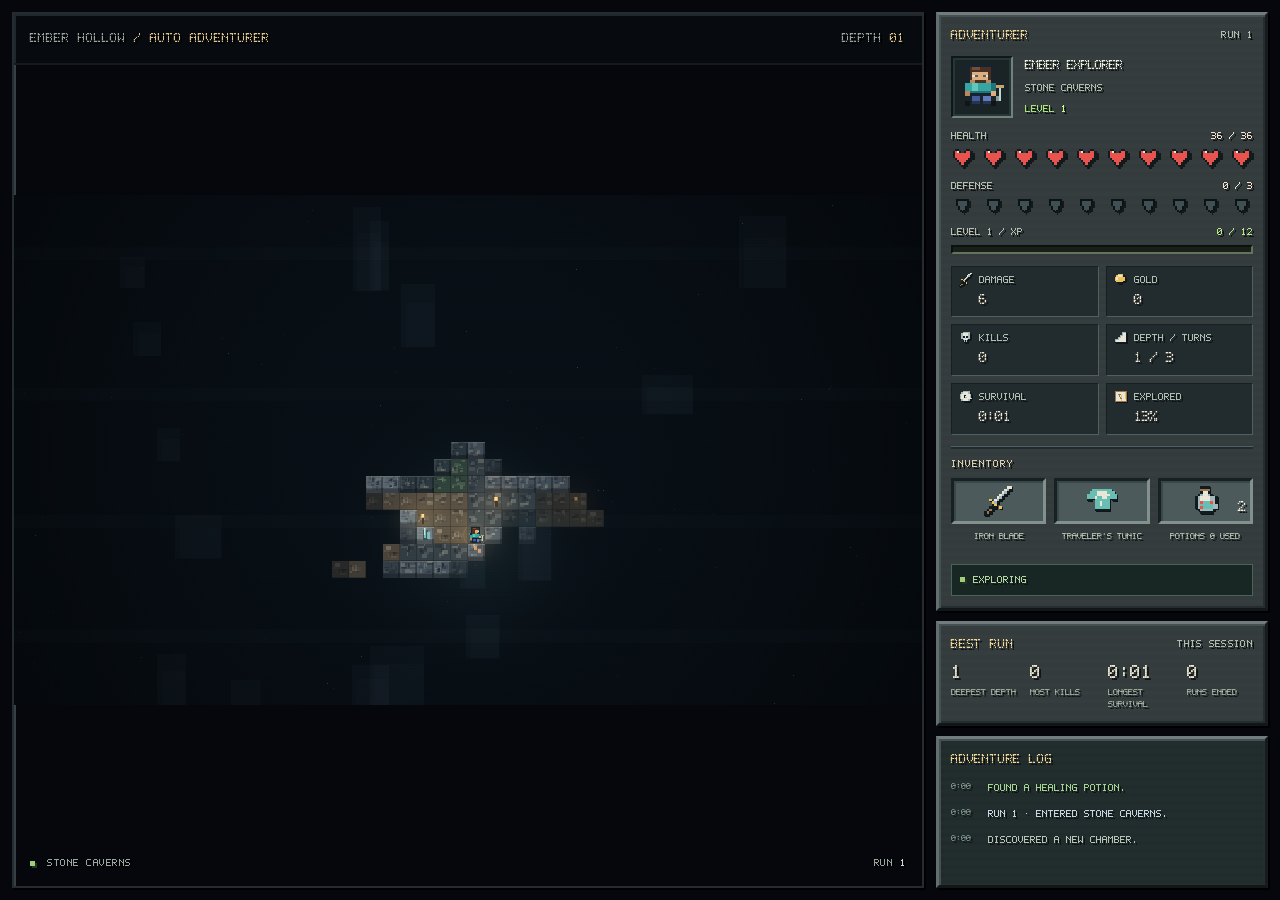
==== commit ef4c72d3: "Style the live stats as an original pixel inventory HUD" ====
--- a/standalone.html
+++ b/standalone.html
@@ -8,53 +8,91 @@
   <title>Ember Hollow</title>
   <link rel="icon" href="data:,">
   <style>
-:root { color-scheme: dark; background: #05070d; color: #bec8d8; font-family: Menlo, Consolas, monospace; }
+@font-face { font-family: 'Ember Pixel'; src: url('[data-uri]') format('woff'); font-display: swap; }
+:root { color-scheme: dark; background: #05070d; color: #e2e2d6; font-family: 'Ember Pixel', Menlo, Consolas, monospace; font-weight: 400; }
 * { box-sizing: border-box; }
 html, body { width: 100%; height: 100%; margin: 0; overflow: hidden; }
 body { position: fixed; inset: 0; cursor: none; user-select: none; }
-.layout { display: grid; grid-template-columns: minmax(0, 1fr) 306px; gap: 12px; width: 100%; height: 100%; padding: 12px; }
-.stage { position: relative; min-width: 0; min-height: 0; overflow: hidden; border: 1px solid #1c2333; border-radius: 8px; background: #05070d; }
-.stage-header, .stage-footer { position: absolute; left: 0; right: 0; display: flex; align-items: center; justify-content: space-between; gap: 12px; padding: 16px 18px; font-size: 10px; letter-spacing: 1.6px; color: #728096; z-index: 1; }
-.stage-header { top: 0; border-bottom: 1px solid #101623; }
-.stage-header b { color: #d9b77e; font-weight: normal; }
-.stage-footer { bottom: 0; justify-content: flex-start; font-size: 10px; letter-spacing: .6px; }
+.layout { display: grid; grid-template-columns: minmax(0, 1fr) 332px; gap: 12px; width: 100%; height: 100%; padding: 12px; }
+.stage { position: relative; min-width: 0; min-height: 0; overflow: hidden; border: 2px solid #252c31; background: #05070d; box-shadow: inset 2px 2px #374047, 2px 2px #000; }
+.stage-header, .stage-footer { position: absolute; left: 0; right: 0; display: flex; align-items: center; justify-content: space-between; gap: 12px; padding: 16px; font-size: 12px; line-height: 1.4; letter-spacing: 1px; color: #9aa59e; z-index: 1; text-shadow: 2px 2px #000; }
+.stage-header { top: 0; border-bottom: 2px solid #141b20; background: #0a101580; }
+.stage-header b { color: #dec48e; font-weight: normal; }
+.stage-footer { bottom: 0; justify-content: flex-start; font-size: 10px; letter-spacing: .5px; }
 .stage-run { margin-left: auto; }
-.stage-run b { font-weight: normal; color: #a6b6c9; }
+b, strong { font-weight: 400; }
+.stage-run b { color: #d1d7cb; }
 canvas { display: block; width: 100%; height: 100%; object-fit: contain; image-rendering: pixelated; image-rendering: crisp-edges; }
-.report { display: flex; flex-direction: column; gap: 10px; min-width: 0; min-height: 0; }
-.panel { background: linear-gradient(145deg, #0d121d, #080c14); border: 1px solid #20283a; border-radius: 8px; padding: 14px; }
-h2 { margin: 0 0 12px; color: #d9b77e; font-size: 10px; line-height: 1.4; letter-spacing: 1.7px; font-weight: 600; }
-h2 span { float: right; color: #69778e; font-size: 8px; letter-spacing: 1px; }
-.record-grid { display: grid; grid-template-columns: 1fr 1fr; gap: 10px 12px; }
-.record-grid div { display: flex; flex-direction: column; gap: 4px; }
-.record-grid strong { font-size: 19px; line-height: 1; font-weight: 400; color: #d4deeb; }
-.record-grid span { font-size: 9px; color: #718098; }
-.health-label { display: flex; justify-content: space-between; align-items: center; font-size: 9px; color: #8391a5; }
-.health-label strong { font-weight: 400; color: #d9e1eb; font-size: 11px; }
-.meter { height: 5px; border-radius: 3px; background: #212434; overflow: hidden; margin: 7px 0 12px; }
-.meter i { display: block; width: 100%; height: 100%; background: #dc7182; transition: width .2s linear; }
-.stats { margin: 0; font-size: 10px; line-height: 1.4; }
-.stats div { display: flex; justify-content: space-between; gap: 8px; margin: 6px 0; }
-.stats dt { color: #77869e; }
-.stats dd { margin: 0; color: #c3cedf; text-align: right; }
-h3 { border-top: 1px solid #1b2231; padding-top: 11px; margin: 12px 0 9px; font-size: 9px; font-weight: 400; letter-spacing: 1.6px; color: #d0b487; }
-.goal { display: flex; gap: 7px; align-items: center; border-top: 1px solid #1b2231; padding-top: 11px; margin-top: 12px; font-size: 10px; color: #8fbaa9; }
-.live-dot { flex: 0 0 4px; width: 4px; height: 4px; border-radius: 50%; background: #7db49f; box-shadow: 0 0 7px #578773; }
-.action-panel { flex: 1; min-height: 0; overflow: hidden; display: flex; flex-direction: column; }
+.report { display: flex; flex-direction: column; gap: 10px; min-width: 0; min-height: 0; text-shadow: 2px 2px #101314; }
+.panel { background-color: #333b3d; background-image: repeating-linear-gradient(0deg, transparent 0 4px, #ffffff03 4px 8px); border: 3px solid; border-color: #727c7e #161c1d #111718 #626e70; padding: 12px; box-shadow: inset 2px 2px #445052, inset -2px -2px #252d2f, 2px 2px #000; }
+h2 { display: flex; justify-content: space-between; align-items: center; gap: 8px; margin: 0 0 12px; color: #f0d796; font-size: 12px; line-height: 1.4; letter-spacing: .8px; font-weight: 400; }
+h2 span { color: #b0bcad; font-size: 10px; letter-spacing: .3px; }
+.character-sheet { display: flex; align-items: center; gap: 12px; margin-bottom: 12px; }
+.portrait-slot { flex: 0 0 62px; height: 62px; display: grid; place-items: center; background: #1a2427; border: 2px solid; border-color: #101719 #73817d #73817d #101719; box-shadow: inset 0 0 0 2px #26373a; }
+#portrait { width: 56px; height: 56px; }
+.character-info { display: flex; flex-direction: column; min-width: 0; gap: 8px; font-size: 10px; line-height: 1.3; }
+.character-info strong { color: #edf0dc; font-size: 12px; }
+.character-info > span { color: #aebdad; }
+.character-info .rank { color: #a9e477; }
+.rank b { color: #c6ff91; }
+.health-label, .xp-label { display: flex; justify-content: space-between; align-items: center; gap: 8px; font-size: 10px; line-height: 1.2; color: #b9c0b2; }
+.health-label strong { color: #f4e2d1; }
+.icon-meter { display: flex; justify-content: space-between; gap: 4px; margin: 7px 0 11px; }
+.meter-icon { position: relative; display: block; flex: 0 1 23px; width: 23px; height: 20px; filter: drop-shadow(2px 2px 0 #131819); }
+.meter-icon svg { width: 100%; height: 100%; display: block; shape-rendering: crispEdges; }
+.meter-icon .icon-fill { position: absolute; inset: 0; overflow: hidden; clip-path: inset(0 0 0 0); }
+.armor-meter .meter-icon { height: 16px; }
+.xp-label strong { color: #b8e888; }
+.meter { height: 9px; background: #182019; border: 2px solid; border-color: #0b110c #66735b #66735b #0b110c; overflow: hidden; margin: 7px 0 12px; }
+.meter i { display: block; width: 0%; height: 100%; background: repeating-linear-gradient(90deg, #85d547 0 10px, #b3ee70 10px 12px); box-shadow: inset 0 -2px #4c8d27; transition: width .15s linear; }
+.stats { display: grid; grid-template-columns: 1fr 1fr; gap: 7px; margin: 0; font-size: 10px; line-height: 1.4; }
+.stats div { background: #222b2d; border: 1px solid; border-color: #152023 #506061 #506061 #152023; padding: 6px 7px; }
+.stats dt { display: flex; align-items: center; gap: 6px; color: #aebdb1; font-size: 10px; }
+.stats dd { margin: 4px 0 0 20px; color: #f0e9d5; font-size: 14px; }
+[data-icon] { display: inline-flex; align-items: center; justify-content: center; flex: 0 0 14px; width: 14px; height: 14px; }
+[data-icon] svg { display: block; width: 100%; height: 100%; shape-rendering: crispEdges; filter: drop-shadow(1px 1px #101618); }
+h3 { border-top: 2px solid #202b2d; box-shadow: 0 -1px #506164; padding-top: 10px; margin: 12px 0 9px; font-size: 10px; font-weight: 400; letter-spacing: 1px; color: #d9cfad; }
+.inventory { display: grid; grid-template-columns: repeat(3,minmax(0,1fr)); gap: 8px; }
+.equipment { min-width: 0; text-align: center; font-size: 9px; line-height: 1.5; color: #bfc8b8; }
+.equipment > span { display: block; padding-top: 6px; min-height: 29px; overflow-wrap: anywhere; }
+.item-slot { position: relative; display: grid; place-items: center; height: 46px; background: #4d5a5b; border: 3px solid; border-color: #172124 #82918c #82918c #172124; box-shadow: inset 2px 2px #394748; }
+.item-slot [data-icon] { width: 30px; height: 30px; }
+.stack-count { position: absolute; bottom: 3px; right: 4px; color: #fff4df; font-size: 14px; text-shadow: 2px 2px #101314; }
+.goal { display: flex; gap: 8px; align-items: center; background: #192724; border: 1px solid #496357; padding: 8px; margin-top: 11px; font-size: 10px; line-height: 1.4; color: #b2d6a1; }
+.live-dot { flex: 0 0 5px; width: 5px; height: 5px; background: #9ecf78; box-shadow: 2px 2px #21351d; }
+.record-grid { display: grid; grid-template-columns: repeat(4,minmax(0,1fr)); gap: 10px 12px; }
+.record-grid div { display: flex; flex-direction: column; gap: 5px; }
+.record-grid strong { font-size: 18px; line-height: 1; color: #e8e6cf; }
+.record-grid span { font-size: 9px; line-height: 1.3; color: #aab8a8; }
+.action-panel { flex: 1; min-height: 0; overflow: hidden; display: flex; flex-direction: column; background-color: #202b2c; }
 #action-log { margin: 0; padding: 0; list-style: none; overflow: hidden; }
-#action-log li { display: grid; grid-template-columns: 31px 1fr; gap: 7px; margin-bottom: 9px; font-size: 9px; line-height: 1.55; color: #8f9cb2; }
-#action-log time { font-size: 8px; color: #536178; }
-#action-log .combat { color: #be919b; }
-#action-log .loot, #action-log .level { color: #d4b77f; }
-#action-log .heal { color: #86bfad; }
-#action-log .journey { color: #b3c5df; }
+#action-log li { display: grid; grid-template-columns: 30px 1fr; gap: 7px; margin-bottom: 10px; font-size: 10px; line-height: 1.6; color: #b4c3b6; }
+#action-log time { font-size: 9px; color: #7c968b; }
+#action-log .combat { color: #e1a79d; }
+#action-log .loot, #action-log .level { color: #e6d196; }
+#action-log .heal { color: #a5d392; }
+#action-log .journey { color: #c3d6e1; }
 body.ambient .layout { display: block; padding: 0; }
-body.ambient .stage { width: 100%; height: 100%; border: 0; border-radius: 0; }
+body.ambient .stage { width: 100%; height: 100%; border: 0; box-shadow: none; }
 body.ambient .report, body.ambient .stage-header, body.ambient .stage-footer { display: none; }
-@media (min-width: 1800px) { .layout { grid-template-columns: minmax(0,1fr) 360px; padding: 18px; gap: 18px; } .panel { padding: 19px; } .stats { font-size: 12px; } #action-log li { font-size: 11px; } }
-@media (max-width: 760px) { .layout { grid-template-columns: minmax(0,1fr) 250px; gap: 7px; padding: 7px; } .panel { padding: 10px; } .stage-header { font-size: 8px; padding: 12px; letter-spacing: .5px; } .stage-header span:first-child b { display: none; } }
-@media (max-height: 620px) { .records { display: none; } .panel { padding: 10px; } .stats div { margin: 3px 0; } h3 { padding-top: 7px; margin-top: 8px; } .goal { margin-top: 8px; padding-top: 7px; } }
-@media (max-width: 520px) { .layout { grid-template-columns: 1fr; grid-template-rows: minmax(0,1fr) 245px; } .report { display: grid; grid-template-columns: 1fr 1fr; gap: 7px; } .records { display: none; } .current { overflow: hidden; } .current h3, .inventory, .current .stats div:nth-child(n+5) { display: none; } .stage-footer { padding: 10px; } }
+@media (min-width: 1800px) { .layout { grid-template-columns: minmax(0,1fr) 380px; padding: 18px; gap: 18px; } .panel { padding: 16px; } .stats { font-size: 12px; } #action-log li { font-size: 12px; } }
+@media (max-width: 760px) { .layout { grid-template-columns: minmax(0,1fr) 290px; gap: 7px; padding: 7px; } .panel { padding: 10px; } .stage-header { font-size: 10px; padding: 12px; letter-spacing: .5px; } .stage-header span:first-child b { display: none; } .character-info strong { font-size: 10px; } }
+@media (max-height: 800px) { .character-sheet { display: none; } .panel { padding: 10px; } h2 { margin-bottom: 9px; } .stats div { padding: 5px 6px; } .stats dd { font-size: 12px; } .inventory .item-slot { height: 38px; } .item-slot [data-icon] { width: 26px; height: 26px; } .equipment > span { font-size: 8px; padding-top: 4px; min-height: 25px; } h3 { margin-top: 10px; padding-top: 8px; } }
+@media (min-width: 521px) and (max-height: 800px) {
+  .health .meter-icon { height: 17px; } .armor-meter .meter-icon { height: 12px; }
+  .icon-meter { margin: 4px 0 8px; } .armor-meter { margin-bottom: 8px; }
+  .meter { margin: 4px 0 10px; height: 8px; }
+  .stats { gap: 5px; } .stats div { padding: 3px 6px; } .stats dt { font-size: 9px; }
+  .stats dd { margin-top: 2px; }
+  .equipment > span { min-height: 14px; }
+  .goal { margin-top: 8px; padding: 6px; }
+  .records { padding: 10px; } .record-grid { grid-template-columns: repeat(4,minmax(0,1fr)); gap: 7px; }
+  .record-grid strong { font-size: 16px; } .record-grid span { font-size: 8px; line-height: 1.5; }
+}
+@media (max-height: 650px) { .records { display: none; } .current { flex-shrink: 0; } .current h3 { margin-top: 8px; } .icon-meter { margin: 5px 0 8px; } .armor-meter { display: none; } .armor-label { margin-bottom: 8px; } }
+@media (max-width: 520px) { .layout { grid-template-columns: 1fr; grid-template-rows: minmax(0,1fr) 290px; } .report { display: grid; grid-template-columns: minmax(0,1.1fr) minmax(0,1fr); gap: 7px; } .records { display: none; } .current { overflow: hidden; } .character-sheet, .current h3, .inventory, .armor-label, .armor-meter, .stats div:nth-child(n+5) { display: none; } .stats { gap: 5px; } .stats dt { font-size: 8px; gap: 4px; } .stats dd { margin-left: 18px; font-size: 12px; } .stats div { padding: 4px; } .stage-footer { padding: 10px; } .current h2 span { display: none; } .meter-icon { height: 13px; } .icon-meter { gap: 1px; } h2 { font-size: 10px; } .goal { padding: 5px; margin-top: 8px; font-size: 8px; } .xp-label, .health-label { font-size: 8px; } .action-panel { padding: 9px; } #action-log li { font-size: 9px; } }
+
+@media (min-width: 521px) and (max-height: 520px) { .inventory, .current h3 { display: none; } }
 </style>
 </head>
 <body>
@@ -62,9 +100,37 @@
     <section class="stage" aria-label="Dungeon">
       <header class="stage-header"><span>EMBER HOLLOW <b> / AUTO ADVENTURER</b></span><span>DEPTH <b data-field="depthPadded">01</b></span></header>
       <canvas id="dungeon" width="960" height="540" aria-label="An autonomous top-down dungeon crawler exploring rooms, gathering loot and fighting creatures"></canvas>
-      <footer class="stage-footer"><span class="live-dot"></span><span data-field="location">Drowned cloister</span><span class="stage-run">RUN <b data-field="run">1</b></span></footer>
+      <footer class="stage-footer"><span class="live-dot"></span><span data-field="location">Stone caverns</span><span class="stage-run">RUN <b data-field="run">1</b></span></footer>
     </section>
     <aside class="report" aria-label="Live status report">
+      <section class="panel current">
+        <h2>ADVENTURER <span>RUN <b data-field="run">1</b></span></h2>
+        <div class="character-sheet">
+          <div class="portrait-slot"><canvas id="portrait" width="64" height="64" aria-label="Pixel adventurer portrait"></canvas></div>
+          <div class="character-info"><strong>EMBER EXPLORER</strong><span data-field="location">Stone caverns</span><span class="rank">LEVEL <b data-field="heroLevel">1</b></span></div>
+        </div>
+        <div class="health-label"><span>HEALTH</span><strong data-field="hp">36 / 36</strong></div>
+        <div class="icon-meter health" role="progressbar" aria-label="Health" aria-valuemin="0" aria-valuemax="36" aria-valuenow="36"></div>
+        <div class="health-label armor-label"><span>DEFENSE</span><strong data-field="guard">0 / 3</strong></div>
+        <div class="icon-meter armor-meter" role="progressbar" aria-label="Defense" aria-valuemin="0" aria-valuemax="3" aria-valuenow="0"></div>
+        <div class="xp-label"><span>LEVEL <b data-field="heroLevel">1</b> / XP</span><strong data-field="xp">0 / 12</strong></div>
+        <div class="meter experience" role="progressbar" aria-label="Experience" aria-valuemin="0" aria-valuemax="12" aria-valuenow="0"><i></i></div>
+        <dl class="stats">
+          <div><dt><span data-icon="sword"></span>DAMAGE</dt><dd data-field="attack">6</dd></div>
+          <div><dt><span data-icon="gold"></span>GOLD</dt><dd data-field="gold">0</dd></div>
+          <div><dt><span data-icon="skull"></span>KILLS</dt><dd data-field="kills">0</dd></div>
+          <div><dt><span data-icon="stairs"></span>DEPTH / TURNS</dt><dd data-field="depth">1</dd></div>
+          <div><dt><span data-icon="clock"></span>SURVIVAL</dt><dd data-field="survival">0:00</dd></div>
+          <div><dt><span data-icon="map"></span>EXPLORED</dt><dd data-field="revealed">0%</dd></div>
+        </dl>
+        <h3>INVENTORY</h3>
+        <div class="inventory" aria-label="Equipment and supplies">
+          <div class="equipment"><div class="item-slot"><span data-icon="sword"></span></div><span data-field="weapon">Iron blade</span></div>
+          <div class="equipment"><div class="item-slot"><span data-icon="tunic"></span></div><span data-field="armor">Traveler's tunic</span></div>
+          <div class="equipment"><div class="item-slot"><span data-icon="potion"></span><strong class="stack-count" data-field="potionCount">1</strong></div><span>POTIONS <b data-field="potionsUsed">0</b> USED</span></div>
+        </div>
+        <div class="goal"><span class="live-dot"></span><span data-field="intent">Exploring</span></div>
+      </section>
       <section class="panel records">
         <h2>BEST RUN <span>THIS SESSION</span></h2>
         <div class="record-grid">
@@ -74,27 +140,7 @@
           <div><strong data-field="deaths">0</strong><span>Runs ended</span></div>
         </div>
       </section>
-      <section class="panel current">
-        <h2>CURRENT RUN <span>ADVENTURER</span></h2>
-        <div class="health-label"><span>HEALTH</span><strong data-field="hp">36 / 36</strong></div>
-        <div class="meter health" role="progressbar" aria-label="Health" aria-valuemin="0" aria-valuemax="36" aria-valuenow="36"><i></i></div>
-        <dl class="stats">
-          <div><dt>Attack / Defense</dt><dd data-field="combat">6 / 0</dd></div>
-          <div><dt>Level · XP</dt><dd data-field="level">1 · 0 / 12</dd></div>
-          <div><dt>Depth / Turns</dt><dd data-field="turns">1 / 0</dd></div>
-          <div><dt>Kills / Gold</dt><dd data-field="wealth">0 / 0</dd></div>
-          <div><dt>Survival</dt><dd data-field="survival">0:00</dd></div>
-          <div><dt>Map revealed</dt><dd data-field="revealed">0%</dd></div>
-        </dl>
-        <h3>INVENTORY</h3>
-        <dl class="stats inventory">
-          <div><dt>Weapon</dt><dd data-field="weapon">Iron blade</dd></div>
-          <div><dt>Armor</dt><dd data-field="armor">Traveler's tunic</dd></div>
-          <div><dt>Potions / Used</dt><dd data-field="potions">1 / 0</dd></div>
-        </dl>
-        <div class="goal"><span class="live-dot"></span><span data-field="intent">Exploring</span></div>
-      </section>
-      <section class="panel action-panel"><h2>ACTION LOG</h2><ol id="action-log" aria-label="Recent dungeon events"></ol></section>
+      <section class="panel action-panel"><h2>ADVENTURE LOG</h2><ol id="action-log" aria-label="Recent dungeon events"></ol></section>
     </aside>
   </main>
   <script>
@@ -466,20 +512,54 @@
 })(typeof globalThis!=='undefined'?globalThis:window);
 </script>
   <script>
-/* Read-only presentation of real simulation data, refreshed four times a second. */
+/* Original pixel HUD. Read-only real simulation data, refreshed four times a second. */
 (function(root){
   'use strict';
   function clock(seconds){const total=Math.floor(seconds);return Math.floor(total/60)+':'+String(total%60).padStart(2,'0');}
+  const art={
+    heart:['.bb...bb.','brhb.brrb','brrrrrrrb','brrrrrrrb','.brrrrrb.','..brrrb..','...brb...','....b....','.........'],
+    shield:['.bbbbbbb.','.bsssssb.','.bshsssb.','.bshsssb.','..bsssb..','..bsssb..','...bsb...','....b....','.........'],
+    sword:['.........hh.','........hsb.','.......hsb..','......hsb...','.....hsb....','..g.hsb.....','...gsb......','...bg.......','..bbb.g.....','.bwb........','bwb.........','bb..........'],
+    gold:['............','...ggggg....','..ghhhhgb...','.ghggggggb..','.ghggggggb..','.ghggggggb..','.ggggggggb..','..ggggggb...','...bbbb.....','............','............','............'],
+    skull:['............','...ssssss...','..shhhhhsb..','..shhhhhsb..','..sbbhbbsb..','..sbbhbbsb..','..shhshhsb..','...shhhsb...','...bsbsb....','....bbbb....','............','............'],
+    stairs:['............','.......sssb.','.......shhb.','.....ssshhb.','.....shhhhb.','...ssshhhhb.','...shhhhhhb.','.ssshhhhhhb.','.shhhhhhhhb.','.bbbbbbbbbb.','............','............'],
+    clock:['............','...ssssss...','..shhhhhsb..','.shhhhhhhsb.','.shhbbhhhsb.','.shhbhhhhsb.','.shhbsshhsb.','.shhhhhhhhs.','..shhhhhsb..','...bbbbbb...','............','............'],
+    map:['............','.wwwwwwwwww.','.whhhhhhhgw.','.whwwwhhhgw.','.whhwhghhgw.','.whhwhghhgw.','.whhhwghhgw.','.whhhwwhhgw.','.whhhhghhhw.','.wwwwwwwwww.','............','............'],
+    tunic:['............','..eeeeeeee..','.eeehhhheee.','eeeehhhhheee','eeeheehheeee','bb.eeeeee.bb','...eeheee...','...eeheee...','...eeeeee...','...bbbbbb...','............','............'],
+    potion:['....bbbb....','....wwww....','....bhhb....','...bshhsb...','..bshhhhssb.','..bshhhhssb.','..bsreeersb.','..bseeeeess.','..bsreeeess.','...bsssssb..','....bbbbb...','............']
+  };
+  const palette={b:'#121c20',r:'#e9534e',s:'#a3b8bb',h:'#e8e6d6',g:'#eac259',w:'#9c7750',e:'#69beb3'};
+  function icon(kind,ghost){
+    const rows=art[kind],size=kind==='heart'||kind==='shield'?9:12;
+    let svg='<svg xmlns="http://www.w3.org/2000/svg" viewBox="0 0 '+size+' '+size+'" aria-hidden="true" focusable="false">';
+    rows.forEach((line,y)=>Array.from(line).forEach((color,x)=>{if(color!=='.')svg+='<rect x="'+x+'" y="'+y+'" width="1" height="1" fill="'+(ghost?(color==='b'?'#0c1317':'#405052'):palette[color])+'"/>';}));
+    return svg+'</svg>';
+  }
   function create(){
-    const fields=new Map(Array.from(document.querySelectorAll('[data-field]'),el=>[el.dataset.field,el]));
-    const bar=document.querySelector('.health'),fill=bar.querySelector('i'),log=document.getElementById('action-log');
+    // Several HUD locations can present the same value (run, biome and level).
+    const fields=new Map();
+    for(const el of document.querySelectorAll('[data-field]')){const name=el.dataset.field;if(!fields.has(name))fields.set(name,[]);fields.get(name).push(el);}
+    for(const el of document.querySelectorAll('[data-icon]'))el.innerHTML=icon(el.dataset.icon,false);
+    const health=document.querySelector('.health'),armor=document.querySelector('.armor-meter'),xp=document.querySelector('.experience'),xpFill=xp.querySelector('i'),log=document.getElementById('action-log');
+    function makeMeter(bar,kind){const fills=[];for(let i=0;i<10;i++){
+      const cell=document.createElement('span'),fill=document.createElement('span');cell.className='meter-icon';cell.innerHTML=icon(kind,true);fill.className='icon-fill';fill.innerHTML=icon(kind,false);cell.append(fill);bar.append(cell);fills.push(fill);
+    }return fills;}
+    const hearts=makeMeter(health,'heart'),shields=makeMeter(armor,'shield');
+    const portrait=document.getElementById('portrait').getContext('2d');portrait.imageSmoothingEnabled=false;portrait.scale(3,3);root.DungeonSprites.draw(portrait,'hero',10,10,0,0,false,false,0,0,false);
     let logId=-1;
+    function meter(bar,fills,value,max){
+      const amount=Math.max(0,Math.min(max,value));bar.setAttribute('aria-valuenow',amount);bar.setAttribute('aria-valuemax',max);
+      for(let i=0;i<fills.length;i++){
+        const cut=(1-Math.max(0,Math.min(1,amount/max*10-i)))*100,clip='inset(0 '+cut.toFixed(2)+'% 0 0)';
+        if(fills[i].style.clipPath!==clip)fills[i].style.clipPath=clip;
+      }
+    }
     function update(s){const h=s.hero,r=s.runStats,b=s.best;
       let revealed=0;for(let i=0;i<s.dungeon.tiles.length;i++)if(s.dungeon.tiles[i]===1&&s.dungeon.seen[i])revealed++;
-      const values={depthPadded:String(s.depth).padStart(2,'0'),run:s.run,location:s.dungeon.theme.name,bestDepth:b.depth,bestKills:b.kills,bestSurvival:clock(b.survival),deaths:s.deaths,hp:Math.max(0,h.hp)+' / '+h.maxHp,combat:(h.attack+h.level)+' / '+h.defense,level:h.level+' · '+h.xp+' / '+(h.level*12),turns:s.depth+' / '+r.turns,wealth:r.kills+' / '+h.gold,survival:clock(r.time),revealed:Math.round(revealed/s.dungeon.floorCount*100)+'%',weapon:'Iron blade'+(h.attack>5?' +'+(h.attack-5):''),armor:h.defense>0?'Tunic · guard '+h.defense:"Traveler's tunic",potions:h.potions+' / '+r.potions,intent:s.intent};
-      for(const[name,value]of Object.entries(values)){const text=String(value),el=fields.get(name);if(el&&el.textContent!==text)el.textContent=text;}
-      fill.style.width=Math.max(0,Math.min(100,h.hp/h.maxHp*100))+'%';
-      bar.setAttribute('aria-valuenow',Math.max(0,h.hp));bar.setAttribute('aria-valuemax',h.maxHp);
+      const values={depthPadded:String(s.depth).padStart(2,'0'),run:s.run,location:s.dungeon.theme.name,bestDepth:b.depth,bestKills:b.kills,bestSurvival:clock(b.survival),deaths:s.deaths,hp:Math.max(0,h.hp)+' / '+h.maxHp,guard:h.defense+' / 3',heroLevel:h.level,xp:h.xp+' / '+(h.level*12),attack:h.attack+h.level,depth:s.depth+' / '+r.turns,kills:r.kills,gold:h.gold,survival:clock(r.time),revealed:Math.round(revealed/s.dungeon.floorCount*100)+'%',weapon:'Iron blade'+(h.attack>5?' +'+(h.attack-5):''),armor:h.defense>0?'Tunic · guard '+h.defense:"Traveler's tunic",potionCount:h.potions,potionsUsed:r.potions,intent:s.intent};
+      for(const[name,value]of Object.entries(values))for(const el of fields.get(name)||[]){const text=String(value);if(el.textContent!==text)el.textContent=text;}
+      meter(health,hearts,h.hp,h.maxHp);meter(armor,shields,h.defense,3);
+      xpFill.style.width=Math.max(0,Math.min(100,h.xp/(h.level*12)*100))+'%';xp.setAttribute('aria-valuenow',h.xp);xp.setAttribute('aria-valuemax',h.level*12);
       const id=s.events.length?s.events[s.events.length-1].id:0;
       if(id!==logId){logId=id;const entries=s.events.slice(-18).reverse().map(event=>{const li=document.createElement('li'),stamp=document.createElement('time'),text=document.createElement('span');li.className=event.type;stamp.textContent=clock(event.time);text.textContent=event.text;li.append(stamp,text);return li;});log.replaceChildren(...entries);}
     }
